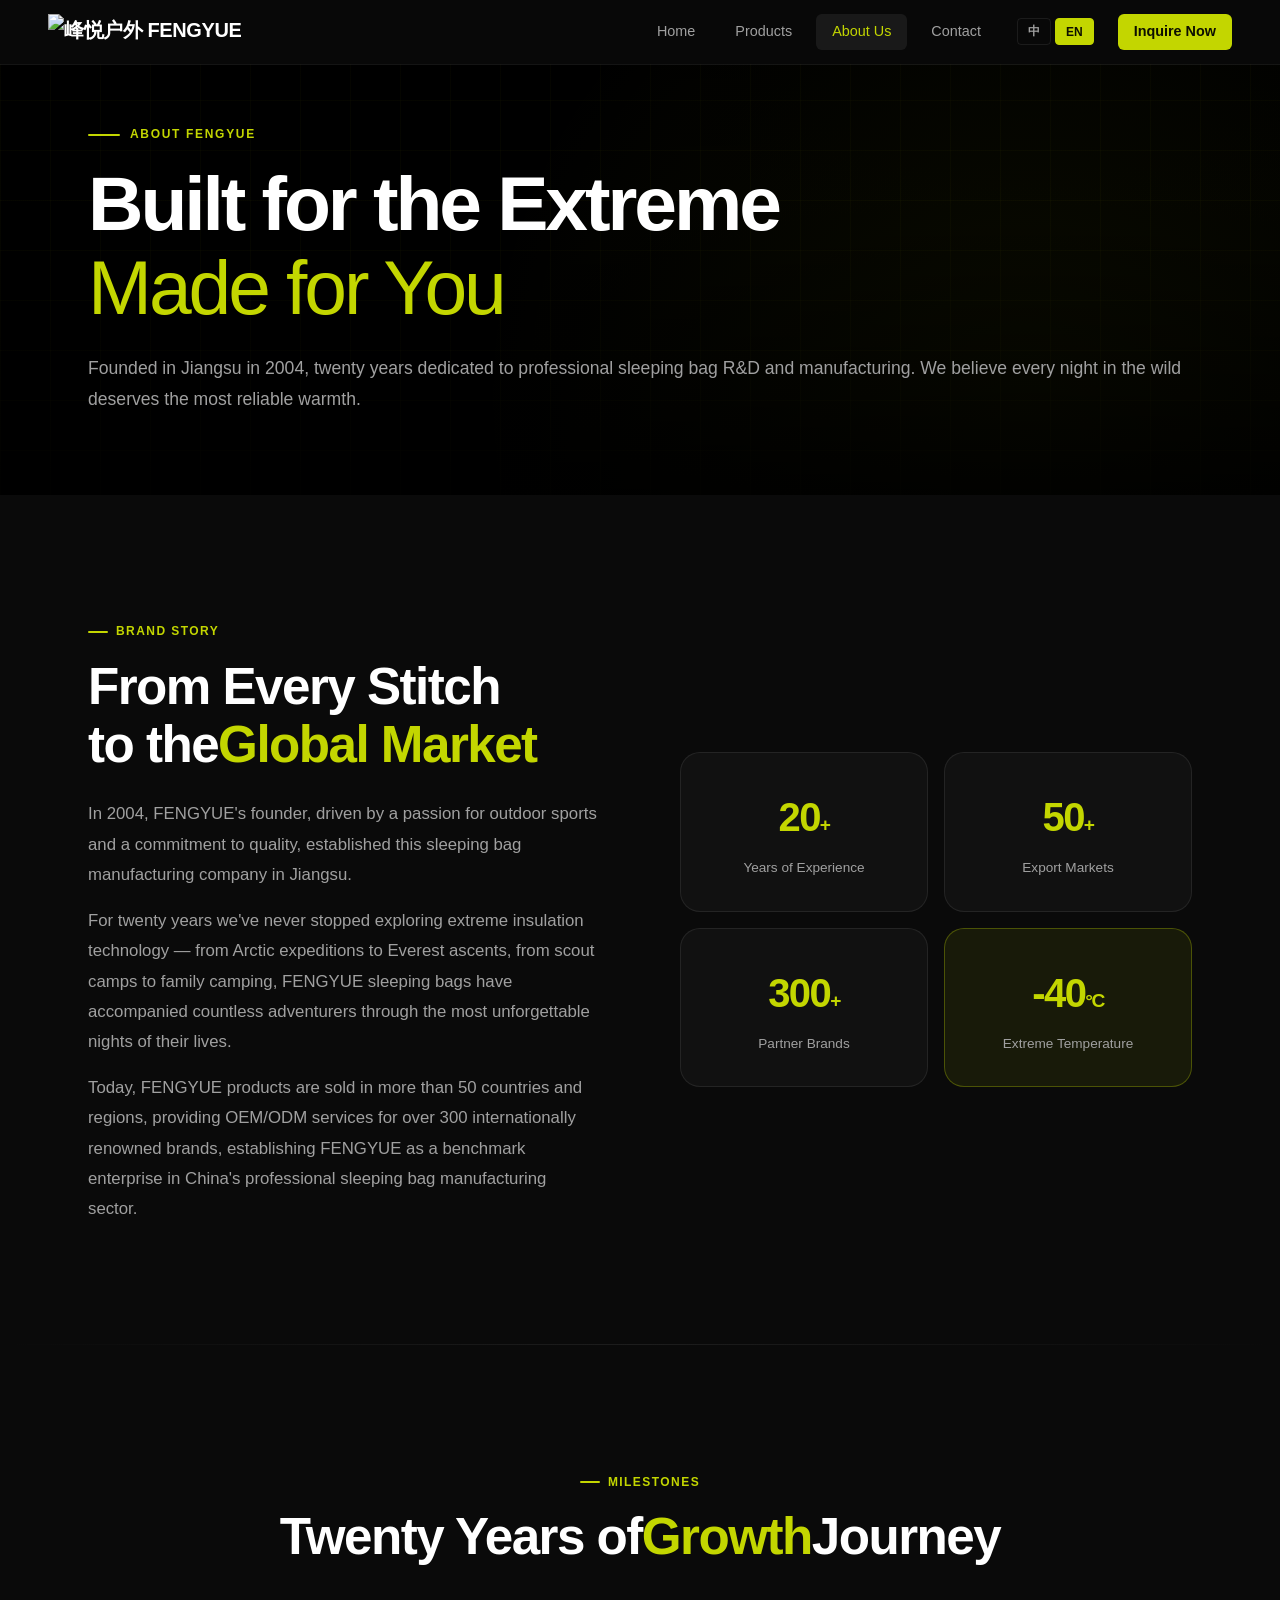
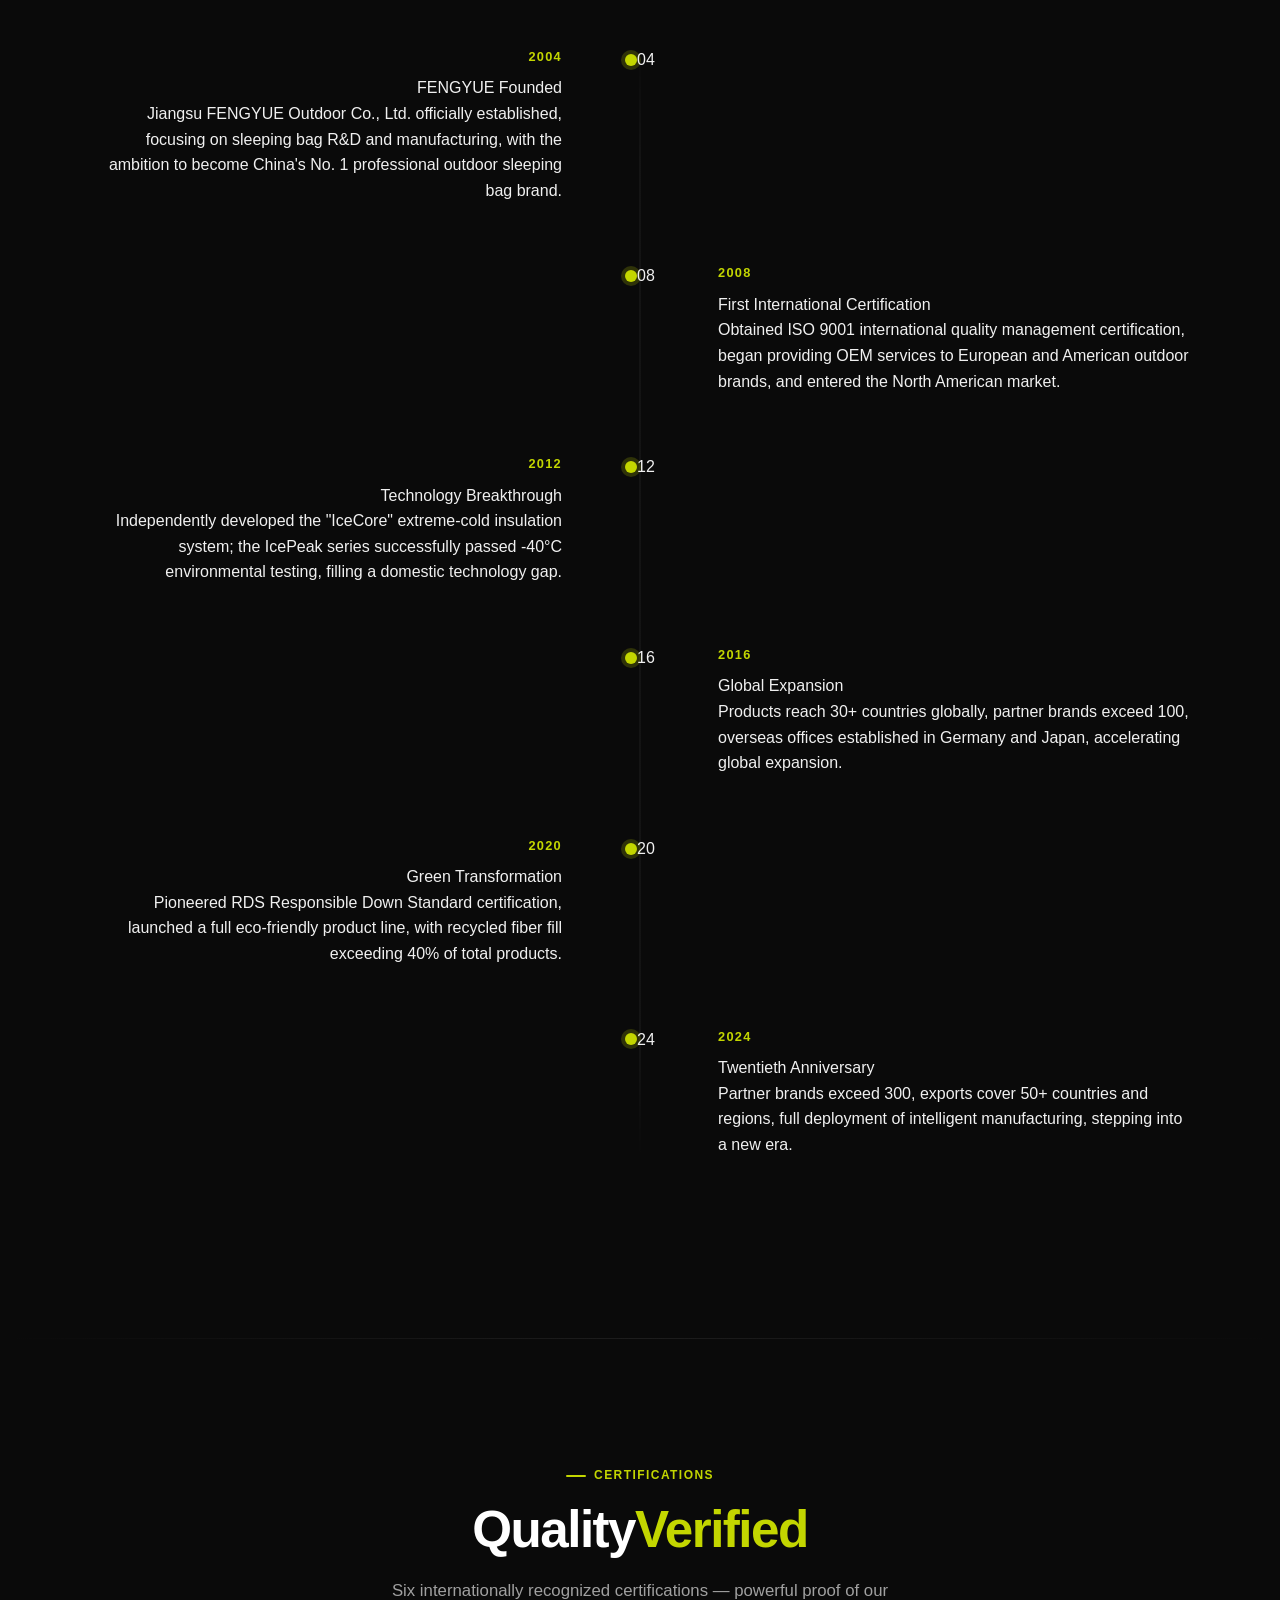
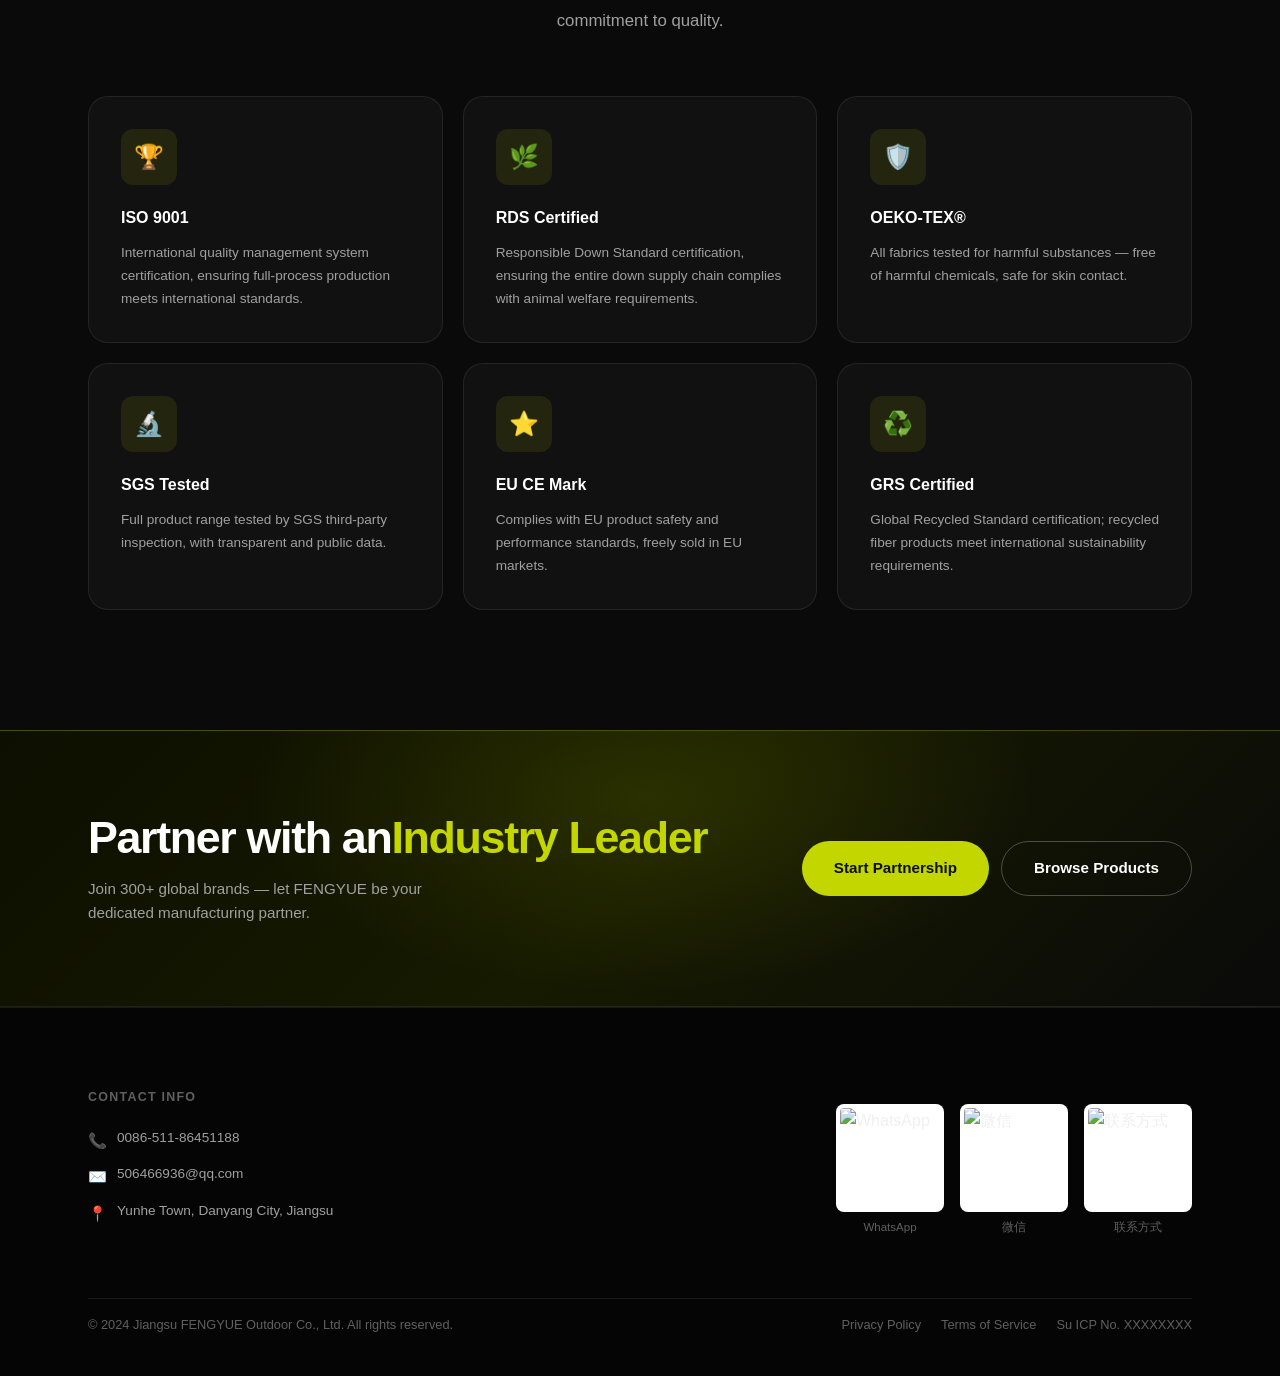
==== about.html @ eb73061a "feat: 初始化项目，提交当前所有文件" ====
<!DOCTYPE html>
<html lang="zh-CN" dir="ltr" data-title-key="page_title_about">
<head>
  <meta charset="UTF-8">
  <meta name="viewport" content="width=device-width, initial-scale=1.0">
  <title>关于我们 · 峰悦户外</title>
  <link rel="stylesheet" href="style.css">
</head>
<body>

  <!-- ── 导航 ── -->
  <nav class="nav scrolled" id="nav">
    <a href="index.html" class="nav-logo">
      <img src="logo-small.png" alt="峰悦户外 FENGYUE" class="nav-logo-img">
    </a>
    <div class="nav-links">
      <a href="index.html" data-i18n="nav_home">首页</a>
      <a href="products.html" data-i18n="nav_products">产品中心</a>
      <a href="about.html" class="active" data-i18n="nav_about">关于我们</a>
      <a href="contact.html" data-i18n="nav_contact">联系我们</a>
      <div class="lang-switcher">
        <button class="lang-btn active" data-lang="zh" onclick="switchLang('zh')">中</button>
        <button class="lang-btn" data-lang="en" onclick="switchLang('en')">EN</button>
      </div>
      <a href="contact.html" class="nav-cta" data-i18n="nav_cta">立即咨询</a>
    </div>
    <div class="nav-toggle" id="navToggle">
      <span></span><span></span><span></span>
    </div>
  </nav>
  <div class="nav-mobile" id="navMobile">
    <a href="index.html" data-i18n="nav_home">首页</a>
    <a href="products.html" data-i18n="nav_products">产品中心</a>
    <a href="about.html" class="active" data-i18n="nav_about">关于我们</a>
    <a href="contact.html" data-i18n="nav_contact">联系我们</a>
    <div class="lang-switcher lang-switcher-mobile">
      <button class="lang-btn active" data-lang="zh" onclick="switchLang('zh')">中</button>
      <button class="lang-btn" data-lang="en" onclick="switchLang('en')">EN</button>
    </div>
  </div>

  <!-- ── 页面英雄区 ── -->
  <section class="page-hero">
    <div class="container">
      <div class="page-hero-content">
        <div class="page-hero-eyebrow" data-i18n="about_eyebrow">关于峰悦</div>
        <h1 class="page-hero-title"><span data-i18n="about_h1_a">为极限而生</span><br><span class="hl" data-i18n="about_h1_b">为你而造</span></h1>
        <p class="page-hero-desc" data-i18n="about_desc">
          2004年创立于江苏，二十年来专注专业睡袋的研发与制造。
          我们相信，每一次野外的夜晚，都值得拥有最可靠的温暖。
        </p>
      </div>
    </div>
  </section>

  <!-- ── 品牌故事 ── -->
  <section class="section">
    <div class="container">
      <div style="display:grid;grid-template-columns:1fr 1fr;gap:80px;align-items:center">
        <div class="fade-in">
          <div class="section-label" data-i18n="brand_label">品牌故事</div>
          <h2 class="section-title"><span data-i18n="brand_h2_a">从一针一线</span><br><span data-i18n="brand_h2_b">到</span><span class="hl" data-i18n="brand_h2_hl">全球市场</span></h2>
          <p class="section-desc" style="margin-top:24px" data-i18n="brand_p1">
            2004年，峰悦的创始人带着对户外运动的热爱和对品质的执着，
            在江苏创立了这家专注睡袋制造的企业。
          </p>
          <p class="section-desc" style="margin-top:16px" data-i18n="brand_p2">
            二十年来，我们从未停止对极限保暖技术的探索——
            从北极科考到珠峰攀登，从童军夏令营到家庭露营，
            峰悦的睡袋陪伴着无数探险者度过了人生中最难忘的夜晚。
          </p>
          <p class="section-desc" style="margin-top:16px" data-i18n="brand_p3">
            今天，峰悦的产品销往全球50多个国家和地区，
            并为300多个国际知名品牌提供OEM/ODM服务，
            成为中国专业睡袋制造领域的标杆企业。
          </p>
        </div>
        <div class="fade-in fade-in-delay-1">
          <div style="display:grid;grid-template-columns:1fr 1fr;gap:16px">
            <div style="background:var(--bg-card);border:1px solid var(--border);border-radius:var(--radius-lg);padding:32px;text-align:center">
              <div style="font-size:2.5rem;font-weight:800;color:var(--primary);letter-spacing:-.04em">20<span style="font-size:1.2rem">+</span></div>
              <div style="font-size:.85rem;color:var(--text2);margin-top:8px" data-i18n="about_stat_years">年制造经验</div>
            </div>
            <div style="background:var(--bg-card);border:1px solid var(--border);border-radius:var(--radius-lg);padding:32px;text-align:center">
              <div style="font-size:2.5rem;font-weight:800;color:var(--primary);letter-spacing:-.04em">50<span style="font-size:1.2rem">+</span></div>
              <div style="font-size:.85rem;color:var(--text2);margin-top:8px" data-i18n="about_stat_export">出口国家和地区</div>
            </div>
            <div style="background:var(--bg-card);border:1px solid var(--border);border-radius:var(--radius-lg);padding:32px;text-align:center">
              <div style="font-size:2.5rem;font-weight:800;color:var(--primary);letter-spacing:-.04em">300<span style="font-size:1.2rem">+</span></div>
              <div style="font-size:.85rem;color:var(--text2);margin-top:8px" data-i18n="about_stat_brands">合作品牌</div>
            </div>
            <div style="background:rgba(195,214,0,.08);border:1px solid var(--border-hl);border-radius:var(--radius-lg);padding:32px;text-align:center">
              <div style="font-size:2.5rem;font-weight:800;color:var(--primary);letter-spacing:-.04em">-40<span style="font-size:1.2rem">°C</span></div>
              <div style="font-size:.85rem;color:var(--text2);margin-top:8px" data-i18n="about_stat_temp">极限适温</div>
            </div>
          </div>
        </div>
      </div>
    </div>
  </section>

  <div class="divider"></div>

  <!-- ── 发展历程 ── -->
  <section class="section">
    <div class="container">
      <div class="text-center fade-in">
        <div class="section-label" data-i18n="timeline_label">发展历程</div>
        <h2 class="section-title"><span data-i18n="timeline_title_a">二十年</span><span class="hl" data-i18n="timeline_title_hl">成长</span><span data-i18n="timeline_title_b">足迹</span></h2>
      </div>
      <div class="timeline">

        <div class="timeline-item fade-in">
          <div class="timeline-content">
            <div class="timeline-year">2004</div>
            <div class="timeline-heading" data-i18n="tl2004_h">峰悦成立</div>
            <div class="timeline-body" data-i18n="tl2004_b">江苏峰悦户外用品有限公司正式成立，专注睡袋研发与制造，立志打造中国专业户外睡袋第一品牌。</div>
          </div>
          <div class="timeline-dot">04</div>
          <div class="timeline-space"></div>
        </div>

        <div class="timeline-item fade-in">
          <div class="timeline-space"></div>
          <div class="timeline-dot">08</div>
          <div class="timeline-content">
            <div class="timeline-year">2008</div>
            <div class="timeline-heading" data-i18n="tl2008_h">首获国际认证</div>
            <div class="timeline-body" data-i18n="tl2008_b">通过 ISO 9001 国际质量管理体系认证，开始向欧美户外品牌提供 OEM 代工服务，产品进入北美市场。</div>
          </div>
        </div>

        <div class="timeline-item fade-in">
          <div class="timeline-content">
            <div class="timeline-year">2012</div>
            <div class="timeline-heading" data-i18n="tl2012_h">技术突破</div>
            <div class="timeline-body" data-i18n="tl2012_b">自主研发"冰芯"极寒保暖体系，冰峰系列睡袋成功通过-40°C环境测试，填补国内技术空白。</div>
          </div>
          <div class="timeline-dot">12</div>
          <div class="timeline-space"></div>
        </div>

        <div class="timeline-item fade-in">
          <div class="timeline-space"></div>
          <div class="timeline-dot">16</div>
          <div class="timeline-content">
            <div class="timeline-year">2016</div>
            <div class="timeline-heading" data-i18n="tl2016_h">全球扩张</div>
            <div class="timeline-body" data-i18n="tl2016_b">产品覆盖全球30多个国家，合作品牌突破100家，在德国、日本设立海外办事处，全球化布局加速。</div>
          </div>
        </div>

        <div class="timeline-item fade-in">
          <div class="timeline-content">
            <div class="timeline-year">2020</div>
            <div class="timeline-heading" data-i18n="tl2020_h">绿色转型</div>
            <div class="timeline-body" data-i18n="tl2020_b">率先获得 RDS 负责任羽绒标准认证，推出全系列环保产品线，可再生纤维填充占比超40%。</div>
          </div>
          <div class="timeline-dot">20</div>
          <div class="timeline-space"></div>
        </div>

        <div class="timeline-item fade-in">
          <div class="timeline-space"></div>
          <div class="timeline-dot">24</div>
          <div class="timeline-content">
            <div class="timeline-year">2024</div>
            <div class="timeline-heading" data-i18n="tl2024_h">二十周年</div>
            <div class="timeline-body" data-i18n="tl2024_b">合作品牌突破300家，出口覆盖50余个国家和地区，全面布局智能化生产，迈向新的二十年。</div>
          </div>
        </div>

      </div>
    </div>
  </section>

  <div class="divider"></div>

  <!-- ── 资质认证 ── -->
  <section class="section">
    <div class="container">
      <div class="text-center fade-in">
        <div class="section-label" data-i18n="certs_label">资质认证</div>
        <h2 class="section-title"><span data-i18n="certs_title_a">品质</span><span class="hl" data-i18n="certs_title_hl">有据可查</span></h2>
        <p class="section-desc" style="margin-top:16px" data-i18n="certs_desc">六项国际权威认证，是我们对品质承诺的有力证明</p>
      </div>
      <div class="certs-grid">
        <div class="cert-card fade-in">
          <div class="cert-icon">🏆</div>
          <div>
            <div class="cert-title" data-i18n="cert1_title">ISO 9001</div>
            <div class="cert-desc" data-i18n="cert1_desc">国际质量管理体系认证，确保全流程生产标准符合国际规范。</div>
          </div>
        </div>
        <div class="cert-card fade-in fade-in-delay-1">
          <div class="cert-icon">🌿</div>
          <div>
            <div class="cert-title" data-i18n="cert2_title">RDS 认证</div>
            <div class="cert-desc" data-i18n="cert2_desc">负责任羽绒标准认证，保障羽绒原料全链路符合动物福利要求。</div>
          </div>
        </div>
        <div class="cert-card fade-in fade-in-delay-2">
          <div class="cert-icon">🛡️</div>
          <div>
            <div class="cert-title" data-i18n="cert3_title">OEKO-TEX®</div>
            <div class="cert-desc" data-i18n="cert3_desc">全系面料通过有害物质检测，无有害物质，安全触肤有保障。</div>
          </div>
        </div>
        <div class="cert-card fade-in fade-in-delay-1">
          <div class="cert-icon">🔬</div>
          <div>
            <div class="cert-title" data-i18n="cert4_title">SGS 检测</div>
            <div class="cert-desc" data-i18n="cert4_desc">全产品系列通过SGS第三方检测机构检测，数据公开透明。</div>
          </div>
        </div>
        <div class="cert-card fade-in fade-in-delay-2">
          <div class="cert-icon">⭐</div>
          <div>
            <div class="cert-title" data-i18n="cert5_title">欧盟 CE 认证</div>
            <div class="cert-desc" data-i18n="cert5_desc">符合欧盟产品安全与性能标准，可在欧盟市场自由销售流通。</div>
          </div>
        </div>
        <div class="cert-card fade-in fade-in-delay-3">
          <div class="cert-icon">♻️</div>
          <div>
            <div class="cert-title" data-i18n="cert6_title">GRS 认证</div>
            <div class="cert-desc" data-i18n="cert6_desc">全球再生标准认证，再生纤维产品符合国际可持续发展要求。</div>
          </div>
        </div>
      </div>
    </div>
  </section>

  <!-- ── CTA ── -->
  <section class="cta-section section-sm">
    <div class="container">
      <div class="cta-inner">
        <div>
          <h2 class="cta-title"><span data-i18n="about_cta_title">与</span><span class="hl" data-i18n="about_cta_hl">行业标杆</span><span data-i18n="about_cta_suf">合作</span></h2>
          <p class="cta-desc" data-i18n="about_cta_desc">加入全球300+品牌的选择，让峰悦成为您的专属制造伙伴。</p>
        </div>
        <div class="cta-actions">
          <a href="contact.html" class="btn btn-primary" data-i18n="about_cta_start">开始合作</a>
          <a href="products.html" class="btn btn-outline" data-i18n="about_cta_browse">浏览产品</a>
        </div>
      </div>
    </div>
  </section>

  <!-- ── 页脚 ── -->
  <footer class="footer">
    <div class="container">
      <!-- 页脚网格：联系方式 | 二维码 -->
      <div class="footer-grid">
        <div class="footer-col">
          <h4 data-i18n="footer_contact_h">联系方式</h4>
          <div class="footer-contact-item">
            <span class="ico">📞</span>
            <span>0086-511-86451188</span>
          </div>
          <div class="footer-contact-item">
            <span class="ico">✉️</span>
            <span>506466936@qq.com</span>
          </div>
          <div class="footer-contact-item">
            <span class="ico">📍</span>
            <span data-i18n="footer_address">江苏省丹阳市运河镇</span>
          </div>
        </div>
        <div class="footer-brand">
          <div class="footer-qr">
            <div class="footer-qr-item">
              <img src="contacts/whatsapp.png" alt="WhatsApp">
              <span>WhatsApp</span>
            </div>
            <div class="footer-qr-item">
              <img src="contacts/wechat.png" alt="微信">
              <span>微信</span>
            </div>
            <div class="footer-qr-item">
              <img src="contacts/contact.png" alt="联系方式">
              <span>联系方式</span>
            </div>
          </div>
        </div>
      </div>
      <!-- 全宽底栏：版权 + 隐私政策 -->
      <div class="footer-bottom">
        <p class="footer-copy" data-i18n="footer_copy">© 2024 江苏峰悦户外用品有限公司 版权所有</p>
        <div class="footer-legal">
          <a href="#" data-i18n="footer_privacy">隐私政策</a>
          <a href="#" data-i18n="footer_terms">服务条款</a>
          <a href="#" data-i18n="footer_icp">苏ICP备XXXXXXXX号</a>
        </div>
      </div>
    </div>
  </footer>

  <script src="i18n.js"></script>
  <script src="main.js"></script>
</body>
</html>
---- style.css ----
/* ============================================================
   峰悦户外 · 全站样式  —  小米汽车风格重构版
   ============================================================ */

/* ── 设计规范变量 ── */
:root {
  --primary:     #C3D600;   /* 荧光黄绿 · 品牌主色 */
  --primary-d:   #9AAA00;
  --primary-l:   #D9EA4D;
  --primary-glow:rgba(195,214,0,.35);
  --primary-on:  #0D0F00;   /* 主色背景上的文字 */

  --bg:          #0A0A0A;   /* 页面背景 · 极深黑 */
  --bg-card:     #111111;   /* 卡片背景 */
  --bg-card2:    #181818;   /* 卡片背景备用 */
  --bg-glass:    rgba(255,255,255,.04);   /* 毛玻璃底色 */
  --border:      rgba(255,255,255,.08);
  --border-hl:   rgba(195,214,0,.3);

  --text:        #F0F0F0;
  --text2:       #A0A0A0;
  --text3:       #606060;
  --white:       #FFFFFF;

  --nav-h:       64px;
  --radius:      12px;
  --radius-lg:   20px;
  --transition:  .35s cubic-bezier(.4,0,.2,1);
}

/* ── Reset ── */
*, *::before, *::after { box-sizing: border-box; margin: 0; padding: 0; }
html { scroll-behavior: smooth; font-size: 16px; }
body {
  font-family: -apple-system, 'PingFang SC', 'Helvetica Neue', Arial, sans-serif;
  background: var(--bg);
  color: var(--text);
  line-height: 1.6;
  overflow-x: hidden;
}
a { text-decoration: none; color: inherit; }
img { display: block; max-width: 100%; }
ul, ol { list-style: none; }

/* ── 滚动条 ── */
::-webkit-scrollbar { width: 4px; }
::-webkit-scrollbar-track { background: transparent; }
::-webkit-scrollbar-thumb { background: var(--primary); border-radius: 2px; }

/* ============================================================
   导航
   ============================================================ */
.nav {
  position: fixed;
  top: 0; left: 0; right: 0;
  z-index: 1000;
  height: var(--nav-h);
  display: flex;
  align-items: center;
  padding: 0 48px;
  transition: background var(--transition), box-shadow var(--transition), backdrop-filter var(--transition);
}
.nav.scrolled {
  background: rgba(10,10,10,.85);
  backdrop-filter: blur(20px) saturate(180%);
  -webkit-backdrop-filter: blur(20px) saturate(180%);
  box-shadow: 0 1px 0 var(--border);
}
.nav-logo {
  font-size: 1.25rem;
  font-weight: 700;
  letter-spacing: -.02em;
  color: var(--white);
  display: flex;
  align-items: center;
  gap: 10px;
}
.nav-logo span.accent { color: var(--primary); }
.nav-logo-img {
  height: 36px;
  width: auto;
  display: block;
  object-fit: contain;
}
.nav-logo .logo-mark {
  width: 34px; height: 34px;
  background: var(--primary);
  border-radius: 6px;
  display: flex; align-items: center; justify-content: center;
  font-size: .85rem;
  font-weight: 800;
  color: var(--primary-on);
  letter-spacing: 0;
  flex-shrink: 0;
}
/* 英雄区 eyebrow logo */
.hero-logo-img {
  height: 80px;
  width: auto;
  object-fit: contain;
  display: block;
  filter: brightness(0) invert(1);
}
/* 页脚 logo 图片 */
.footer-logo-img {
  height: 40px;
  width: auto;
  display: block;
  object-fit: contain;
  margin-bottom: 4px;
}
.nav-links {
  display: flex;
  align-items: center;
  gap: 8px;
  margin-left: auto;
}
.nav-links a {
  padding: 6px 16px;
  font-size: .9rem;
  color: var(--text2);
  border-radius: 6px;
  transition: color var(--transition), background var(--transition);
}
.nav-links a:hover, .nav-links a.active {
  color: var(--white);
  background: rgba(255,255,255,.07);
}
.nav-links a.active { color: var(--primary); }
.nav-cta {
  margin-left: 16px;
  padding: 8px 22px;
  background: var(--primary);
  color: var(--primary-on) !important;
  border-radius: 999px;
  font-weight: 600;
  font-size: .875rem;
  transition: background var(--transition), transform var(--transition), box-shadow var(--transition) !important;
}
.nav-cta:hover {
  background: var(--primary-l) !important;
  transform: translateY(-1px);
  box-shadow: 0 4px 20px var(--primary-glow) !important;
}

/* ── 语言切换 ── */
.lang-switcher {
  display: flex;
  gap: 4px;
  margin-left: 12px;
}
.lang-btn {
  padding: 4px 10px;
  border: 1px solid var(--border);
  background: transparent;
  color: var(--text2);
  font-size: .75rem;
  font-weight: 600;
  border-radius: 4px;
  cursor: pointer;
  transition: all var(--transition);
}
.lang-btn:hover {
  border-color: var(--primary);
  color: var(--primary);
}
.lang-btn.active {
  background: var(--primary);
  border-color: var(--primary);
  color: var(--primary-on);
}
.lang-switcher-mobile {
  margin: 12px 16px 0;
}

/* ── 汉堡 ── */
.nav-toggle {
  display: none;
  flex-direction: column;
  gap: 5px;
  cursor: pointer;
  margin-left: auto;
  padding: 4px;
}
.nav-toggle span {
  display: block;
  width: 24px; height: 2px;
  background: var(--text);
  border-radius: 2px;
  transition: var(--transition);
}
.nav-toggle.open span:nth-child(1) { transform: translateY(7px) rotate(45deg); }
.nav-toggle.open span:nth-child(2) { opacity: 0; }
.nav-toggle.open span:nth-child(3) { transform: translateY(-7px) rotate(-45deg); }

/* ── 移动端菜单 ── */
.nav-mobile {
  display: none;
  position: fixed;
  top: var(--nav-h); left: 0; right: 0;
  background: rgba(10,10,10,.95);
  backdrop-filter: blur(20px);
  -webkit-backdrop-filter: blur(20px);
  border-bottom: 1px solid var(--border);
  padding: 16px 24px 24px;
  z-index: 999;
}
.nav-mobile.open { display: block; }
.nav-mobile a {
  display: block;
  padding: 14px 16px;
  font-size: 1rem;
  color: var(--text2);
  border-radius: 8px;
  transition: var(--transition);
}
.nav-mobile a:hover, .nav-mobile a.active {
  color: var(--primary);
  background: rgba(195,214,0,.07);
}

/* ============================================================
   通用区块
   ============================================================ */
.section { padding: 120px 0; }
.section-sm { padding: 80px 0; }
.container { max-width: 1200px; margin: 0 auto; padding: 0 48px; }
.container-wide { max-width: 1400px; margin: 0 auto; padding: 0 48px; }

.section-label {
  display: inline-flex;
  align-items: center;
  gap: 8px;
  font-size: .75rem;
  font-weight: 600;
  letter-spacing: .12em;
  text-transform: uppercase;
  color: var(--primary);
  margin-bottom: 16px;
}
.section-label::before {
  content: '';
  display: block;
  width: 20px; height: 2px;
  background: var(--primary);
  border-radius: 1px;
}
.section-title {
  font-size: clamp(2rem, 4vw, 3.5rem);
  font-weight: 700;
  letter-spacing: -.03em;
  line-height: 1.15;
  color: var(--white);
}
.section-title .hl { color: var(--primary); }
.section-desc {
  font-size: 1.05rem;
  color: var(--text2);
  line-height: 1.8;
  max-width: 560px;
}
.text-center { text-align: center; }
.text-center .section-desc { margin: 0 auto; }
.text-center .section-label { margin-left: auto; margin-right: auto; }

/* ── 分隔线 ── */
.divider {
  width: 100%;
  height: 1px;
  background: linear-gradient(90deg, transparent, var(--border), transparent);
}

/* ============================================================
   按钮
   ============================================================ */
.btn {
  display: inline-flex;
  align-items: center;
  gap: 8px;
  padding: 14px 32px;
  border-radius: 999px;
  font-size: .95rem;
  font-weight: 600;
  cursor: pointer;
  transition: var(--transition);
  border: none;
  text-align: center;
  white-space: nowrap;
}
.btn-primary {
  background: var(--primary);
  color: var(--primary-on);
}
/* ── 探索产品按钮悬停呼吸动画 ── */
@keyframes btn-flash {
  0%, 100% {
    box-shadow: 0 8px 24px rgba(195,214,0,.15), 0 0 0 0 rgba(195,214,0,0);
    transform: translateY(-2px);
  }
  30%, 70% {
    box-shadow: 0 8px 48px rgba(195,214,0,.5), 0 0 32px 8px rgba(195,214,0,.2);
    transform: translateY(-4px) scale(1.02);
  }
}

.hero .btn-primary {
  animation: btn-flash 2.4s cubic-bezier(0.4, 0, 0.6, 1) infinite;
}

.hero .btn-primary:hover {
  animation: btn-flash 2.4s cubic-bezier(0.4, 0, 0.6, 1) infinite;
  animation-play-state: paused;
  box-shadow: 0 8px 40px rgba(195,214,0,.45), 0 0 24px 8px rgba(195,214,0,.25);
  transform: translateY(-2px);
}

.btn-primary:hover {
  background: var(--primary-l);
  transform: translateY(-2px);
  box-shadow: 0 8px 32px var(--primary-glow);
}
.btn-outline {
  background: transparent;
  color: var(--white);
  border: 1px solid rgba(255,255,255,.25);
}
.btn-outline:hover {
  background: rgba(255,255,255,.07);
  border-color: rgba(255,255,255,.5);
  transform: translateY(-2px);
}
.btn-ghost {
  background: transparent;
  color: var(--text2);
  padding: 10px 20px;
  font-size: .875rem;
}
.btn-ghost:hover { color: var(--white); }
.btn svg { width: 18px; height: 18px; flex-shrink: 0; }

/* ============================================================
   英雄区 · 首页
   ============================================================ */
.hero {
  min-height: calc(85vh - 180px);
  display: flex;
  align-items: center;
  justify-content: center;
  position: relative;
  overflow: hidden;
  background: #000;
}

/* 轮播 */
.hero-slides {
  position: absolute;
  top:0; left:0; right:0; bottom:0;
  z-index: 0;
}
.hero-slide {
  position: absolute;
  top:0; left:0; right:0; bottom:0;
  background-size: cover;
  background-position: center;
  background-repeat: no-repeat;
  opacity: 0;
  transition: opacity 1.5s ease-in-out;
}
.hero-slide.active {
  opacity: 1;
}
.hero-overlay {
  position: absolute;
  top:0; left:0; right:0; bottom:0;
  z-index: 1;
  background:
    linear-gradient(to bottom,
      rgba(10,10,10,.35) 0%,
      rgba(10,10,10,.1)  40%,
      rgba(10,10,10,.55) 80%,
      rgba(10,10,10,.95) 100%);
}
.hero-dots {
  position: absolute;
  bottom: 20px;
  left: 50%;
  transform: translateX(-50%);
  z-index: 10;
  display: flex;
  gap: 8px;
}
.hero-dot {
  width: 8px;
  height: 8px;
  border-radius: 50%;
  background: rgba(255,255,255,.3);
  cursor: pointer;
  transition: all .3s;
}
.hero-dot.active {
  background: var(--primary);
  transform: scale(1.2);
}

.hero-content {
  position: relative;
  z-index: 5;
  text-align: center;
  max-width: 900px;
  padding: 0 24px;
}
.hero-eyebrow {
  display: inline-flex;
  align-items: center;
  background: transparent;
  border: none;
  padding: 0;
  margin-bottom: 32px;
}
.hero-eyebrow span.dot {
  width: 6px; height: 6px;
  background: var(--primary);
  border-radius: 50%;
  animation: pulse 2s infinite;
}
@keyframes pulse {
  0%,100% { opacity: 1; transform: scale(1); }
  50%      { opacity: .5; transform: scale(.7); }
}
.hero-title {
  font-size: clamp(3rem, 8vw, 7rem);
  font-weight: 800;
  letter-spacing: -.04em;
  line-height: 1.05;
  color: var(--white);
  margin-bottom: 24px;
}
.hero-title .line2 {
  display: block;
  background: linear-gradient(135deg, var(--primary), var(--primary-l));
  -webkit-background-clip: text;
  -webkit-text-fill-color: transparent;
  background-clip: text;
}
/* slogan 图片替换标题 */
.hero-slogan-img {
  display: block;
  width: min(680px, 90vw);
  height: auto;
  margin: 0 auto 28px;
  filter: brightness(0) invert(1);
}
.hero-subtitle {
  font-size: clamp(1rem, 2vw, 1.25rem);
  color: var(--text2);
  line-height: 1.7;
  max-width: 600px;
  margin: 0 auto 48px;
}
.hero-subtitle-green { color: var(--primary); }
.hero-actions {
  display: flex;
  align-items: center;
  justify-content: center;
  gap: 16px;
  flex-wrap: wrap;
}

/* ── 统计数字横幅 ── */
.hero-stats {
  position: absolute;
  bottom: 0; left: 0; right: 0;
  border-top: 1px solid var(--border);
  background: rgba(10,10,10,.7);
  backdrop-filter: blur(12px);
  -webkit-backdrop-filter: blur(12px);
  display: grid;
  grid-template-columns: repeat(4, 1fr);
  z-index: 3;
}
.hero-stat {
  padding: 28px;
  text-align: center;
  border-right: 1px solid var(--border);
  transition: background var(--transition);
}
.hero-stat:last-child { border-right: none; }
.hero-stat:hover { background: rgba(195,214,0,.04); }
.hero-stat .num {
  font-size: 2.25rem;
  font-weight: 800;
  letter-spacing: -.04em;
  color: var(--white);
  line-height: 1;
}
.hero-stat .num .unit {
  font-size: 1.1rem;
  font-weight: 600;
  color: var(--primary);
  vertical-align: super;
}
.hero-stat .label {
  font-size: .8rem;
  color: var(--text3);
  margin-top: 6px;
  letter-spacing: .04em;
}

/* ============================================================
   优势特性区
   ============================================================ */
.features-grid {
  display: grid;
  grid-template-columns: repeat(4, 1fr);
  gap: 1px;
  background: var(--border);
  border: 1px solid var(--border);
  border-radius: var(--radius-lg);
  overflow: hidden;
  margin-top: 64px;
}
.feature-item {
  background: var(--bg-card);
  padding: 40px 32px;
  transition: background var(--transition);
  position: relative;
  overflow: hidden;
}
.feature-item::after {
  content: '';
  position: absolute;
  bottom: 0; left: 0; right: 0;
  height: 3px;
  background: linear-gradient(90deg, var(--primary), var(--primary-l));
  transform: scaleX(0);
  transform-origin: left;
  transition: transform .4s cubic-bezier(.4,0,.2,1);
}
.feature-item:hover { background: var(--bg-card2); }
.feature-item:hover::after { transform: scaleX(1); }
.feature-icon {
  width: 48px; height: 48px;
  background: rgba(195,214,0,.12);
  border-radius: 12px;
  display: flex; align-items: center; justify-content: center;
  margin-bottom: 24px;
  font-size: 1.4rem;
  transition: var(--transition);
}
.feature-item:hover .feature-icon {
  background: rgba(195,214,0,.2);
  box-shadow: 0 0 20px var(--primary-glow);
}
.feature-title {
  font-size: 1.05rem;
  font-weight: 700;
  color: var(--white);
  margin-bottom: 10px;
}
.feature-desc {
  font-size: .875rem;
  color: var(--text2);
  line-height: 1.7;
}

/* ============================================================
   产品展示区（首页预览）
   ============================================================ */
.products-preview-grid {
  display: grid;
  grid-template-columns: repeat(3, 1fr);
  gap: 20px;
  margin-top: 64px;
}
.product-card-preview {
  background: var(--bg-card);
  border-radius: var(--radius-lg);
  overflow: hidden;
  border: 1px solid var(--border);
  transition: transform var(--transition), border-color var(--transition), box-shadow var(--transition);
  cursor: pointer;
}
.product-card-preview:hover {
  transform: translateY(-6px);
  border-color: var(--border-hl);
  box-shadow: 0 20px 60px rgba(0,0,0,.5), 0 0 0 1px var(--border-hl);
}
.product-card-img {
  aspect-ratio: 4/3;
  display: flex;
  align-items: center;
  justify-content: center;
  font-size: 4rem;
  position: relative;
  overflow: hidden;
}
.product-card-img::after {
  content: '';
  position: absolute;
  top:0; left:0; right:0; bottom:0;
  background: linear-gradient(to bottom, transparent 50%, rgba(0,0,0,.6));
}
.product-card-body {
  padding: 24px;
}
.product-tag {
  display: inline-block;
  padding: 3px 10px;
  background: rgba(195,214,0,.12);
  border: 1px solid rgba(195,214,0,.25);
  color: var(--primary);
  font-size: .72rem;
  font-weight: 600;
  letter-spacing: .06em;
  text-transform: uppercase;
  border-radius: 4px;
  margin-bottom: 10px;
}
.product-card-name {
  font-size: 1.1rem;
  font-weight: 700;
  color: var(--white);
  margin-bottom: 6px;
}
.product-card-desc {
  font-size: .85rem;
  color: var(--text2);
  margin-bottom: 16px;
  line-height: 1.6;
}
.product-card-foot {
  display: flex;
  align-items: center;
  justify-content: space-between;
  padding-top: 16px;
  border-top: 1px solid var(--border);
}
.product-price {
  font-size: .85rem;
  color: var(--text2);
}
.product-price strong {
  font-size: 1.15rem;
  font-weight: 700;
  color: var(--primary);
  margin-right: 2px;
}
.product-link {
  font-size: .8rem;
  color: var(--primary);
  display: flex;
  align-items: center;
  gap: 4px;
  transition: gap var(--transition);
}
.product-link:hover { gap: 8px; }

/* ============================================================
   数字统计横幅
   ============================================================ */
.stats-band {
  background: var(--bg-card);
  border-top: 1px solid var(--border);
  border-bottom: 1px solid var(--border);
}
.stats-inner {
  display: grid;
  grid-template-columns: repeat(4, 1fr);
  gap: 0;
}
.stat-item {
  padding: 60px 40px;
  text-align: center;
  border-right: 1px solid var(--border);
  position: relative;
  overflow: hidden;
}
.stat-item::before {
  content: '';
  position: absolute;
  top: 0; left: 0; right: 0;
  height: 3px;
  background: linear-gradient(90deg, transparent, var(--primary), transparent);
  opacity: 0;
  transition: opacity .4s;
}
.stat-item:hover::before { opacity: 1; }
.stat-item:last-child { border-right: none; }
.stat-num {
  font-size: 3.5rem;
  font-weight: 800;
  letter-spacing: -.05em;
  color: var(--white);
  line-height: 1;
  margin-bottom: 12px;
}
.stat-num .suf {
  font-size: 1.8rem;
  color: var(--primary);
  font-weight: 700;
}
.stat-label {
  font-size: .9rem;
  color: var(--text2);
}

/* ============================================================
   评价区
   ============================================================ */
.reviews-grid {
  display: grid;
  grid-template-columns: repeat(3, 1fr);
  gap: 20px;
  margin-top: 64px;
}
.review-card {
  background: var(--bg-card);
  border: 1px solid var(--border);
  border-radius: var(--radius-lg);
  padding: 32px;
  transition: border-color var(--transition), transform var(--transition);
}
.review-card:hover {
  border-color: var(--border-hl);
  transform: translateY(-4px);
}
.review-stars {
  display: flex;
  gap: 3px;
  margin-bottom: 16px;
  color: var(--primary);
  font-size: 1rem;
}
.review-text {
  font-size: .9rem;
  color: var(--text2);
  line-height: 1.8;
  margin-bottom: 20px;
}
.review-author {
  display: flex;
  align-items: center;
  gap: 12px;
}
.review-avatar {
  width: 40px; height: 40px;
  border-radius: 50%;
  background: linear-gradient(135deg, var(--primary), var(--primary-d));
  display: flex; align-items: center; justify-content: center;
  font-weight: 700;
  font-size: .95rem;
  color: var(--primary-on);
  flex-shrink: 0;
}
.review-name { font-size: .9rem; font-weight: 600; color: var(--white); }
.review-meta { font-size: .78rem; color: var(--text3); }

/* ============================================================
   CTA 区
   ============================================================ */
.cta-section {
  background: linear-gradient(135deg, #0D0F00 0%, #161A00 50%, #0A0A0A 100%);
  border-top: 1px solid var(--border-hl);
  border-bottom: 1px solid var(--border);
  position: relative;
  overflow: hidden;
}
.cta-section::before {
  content: '';
  position: absolute;
  top: -50%; left: 50%;
  transform: translateX(-50%);
  width: 800px; height: 400px;
  background: radial-gradient(ellipse, rgba(195,214,0,.12) 0%, transparent 70%);
}
.cta-inner {
  position: relative;
  z-index: 2;
  display: flex;
  align-items: center;
  justify-content: space-between;
  gap: 40px;
  flex-wrap: wrap;
}
.cta-title {
  font-size: clamp(1.8rem, 3.5vw, 2.8rem);
  font-weight: 800;
  letter-spacing: -.03em;
  line-height: 1.2;
  color: var(--white);
}
.cta-title .hl { color: var(--primary); }
.cta-desc { font-size: .95rem; color: var(--text2); margin-top: 12px; max-width: 400px; }
.cta-actions { display: flex; gap: 12px; flex-wrap: wrap; }

/* ============================================================
   页脚
   ============================================================ */
.footer {
  background: #050505;
  border-top: 1px solid var(--border);
  padding: 80px 0 40px;
}
/* ── 页脚网格：第1列（Logo+二维码）永不压缩 ── */
.footer-grid {
  display: grid;
  grid-template-columns: minmax(380px, auto) 1fr;
  gap: 40px;
  margin-bottom: 60px;
}
/* 英文状态：页脚居中 */
[lang="en"] .footer-grid {
  margin: 0 auto 60px;
  max-width: 1200px;
}
/* 二维码图片永远正方形 */
.footer-qr-item img {
  width: 108px;
  height: 108px;
  border-radius: 8px;
  object-fit: cover;
  background: #fff;
  padding: 4px;
  aspect-ratio: 1 / 1;
  flex-shrink: 0;
}
.footer-brand .brand-logo {
  display: flex;
  align-items: center;
  gap: 10px;
  font-size: 1.15rem;
  font-weight: 700;
  color: var(--white);
  margin-bottom: 16px;
}
.footer-brand .brand-logo .logo-mark {
  width: 30px; height: 30px;
  background: var(--primary);
  border-radius: 5px;
  display: flex; align-items: center; justify-content: center;
  font-size: .78rem;
  font-weight: 800;
  color: var(--primary-on);
}
.footer-brand .brand-logo span.accent { color: var(--primary); }
.footer-brand {
  display: flex;
  flex-direction: column;
  align-items: flex-end;
  gap: 20px;
}
.footer-tagline {
  font-size: .875rem;
  color: var(--text3);
  line-height: 1.7;
  margin-bottom: 24px;
}
.footer-qr {
  display: flex;
  gap: 16px;
  margin-top: 16px;
}
.footer-qr-item {
  display: flex;
  flex-direction: column;
  align-items: center;
  gap: 6px;
}
.footer-qr-item span {
  font-size: .72rem;
  color: var(--text3);
  white-space: nowrap;
}
.footer-social { display: flex; gap: 12px; }
.social-icon {
  width: 36px; height: 36px;
  background: var(--bg-glass);
  border: 1px solid var(--border);
  border-radius: 8px;
  display: flex; align-items: center; justify-content: center;
  font-size: .9rem;
  transition: var(--transition);
}
.social-icon:hover {
  background: rgba(195,214,0,.1);
  border-color: var(--border-hl);
}
.footer-col h4 {
  font-size: .78rem;
  font-weight: 600;
  letter-spacing: .1em;
  text-transform: uppercase;
  color: var(--text3);
  margin-bottom: 20px;
}
.footer-col ul { display: flex; flex-direction: column; gap: 10px; }
.footer-col ul li a {
  font-size: .875rem;
  color: var(--text2);
  transition: color var(--transition);
}
.footer-col ul li a:hover { color: var(--primary); }

/* ── 页脚产品系列：4列Grid表格布局（竖排：先列后行）── */
.footer-series-wrap {
  display: grid;
  grid-template-columns: repeat(4, 1fr);
  grid-template-rows: repeat(4, auto);
  grid-auto-flow: column;
  gap: 8px 24px;
}
.footer-series-wrap a {
  font-size: .82rem;
  color: var(--text2);
  transition: color var(--transition);
  white-space: nowrap;
  line-height: 1.8;
}
.footer-series-wrap a:hover { color: var(--primary); }
.footer-contact-item {
  display: flex;
  align-items: flex-start;
  gap: 10px;
  margin-bottom: 12px;
}
.footer-contact-item .ico { font-size: .95rem; margin-top: 2px; flex-shrink: 0; }
.footer-contact-item span { font-size: .85rem; color: var(--text2); line-height: 1.5; }
.footer-copy { font-size: .8rem; color: var(--text3); }
.footer-legal { display: flex; gap: 20px; }
.footer-bottom {
  border-top: 1px solid var(--border);
  padding-top: 16px;
  display: flex;
  justify-content: space-between;
  align-items: center;
  flex-wrap: wrap;
  gap: 12px;
}
.footer-copy { font-size: .8rem; color: var(--text3); }
.footer-legal a { font-size: .8rem; color: var(--text3); transition: color var(--transition); }
.footer-legal a:hover { color: var(--text2); }

/* ============================================================
   关于页 · 英雄区
   ============================================================ */
.page-hero {
  min-height: 55vh;
  display: flex;
  align-items: flex-end;
  padding-bottom: 80px;
  position: relative;
  overflow: hidden;
  background: #000;
}

/* ── 产品页背景图切换核心样式 ──

   方案：双层叠加
   - ::before = 始终可见，承载当前背景图（包含渐变遮罩）
   - ::after  = 淡入层，切换时 opacity 从 0→1（0.8s 缓动）
   
   切换流程（由 JS 控制）：
   1. 添加 hero-fading-out 类 → 旧 ::before 渐隐
   2. 650ms 后移除旧类、添加新类 → 新 ::before 渐显
*/

.page-hero::before {
  content: '';
  position: absolute;
  top:0; left:0; right:0; bottom:0;
  z-index: 0;
  background: #000;
  transition: opacity .6s ease;
}

/* ── 默认状态：无背景图，只有网格纹理 ── */
.page-hero:not(.has-bg):not([class*="hero-bg-"])::before {
  background-image:
    linear-gradient(rgba(195,214,0,.03) 1px, transparent 1px),
    linear-gradient(90deg, rgba(195,214,0,.03) 1px, transparent 1px),
    radial-gradient(circle at 80% 80%, rgba(195,214,0,.06) 0%, transparent 50%);
  background-size: 50px 50px, 50px 50px, 100% 100%;
}

/* ── 全部产品背景 ── */
.page-hero.has-bg::before {
  background: url('slides/slide-hero-all.jpg') center center / cover no-repeat;
}

/* ── 各系列背景 ── */
.page-hero.hero-bg-envelope::before   { background: url('series-imgs/信封.png') center center / cover no-repeat; }
.page-hero.hero-bg-hood::before       { background: url('series-imgs/戴帽.png') center center / cover no-repeat; }
.page-hero.hero-bg-mummy::before      { background: url('series-imgs/妈咪.png') center center / cover no-repeat; }
.page-hero.hero-bg-lightweight::before { background: url('series-imgs/轻盈.png') center center / cover no-repeat; }
.page-hero.hero-bg-military::before   { background: url('series-imgs/行军.png') center center / cover no-repeat; }
.page-hero.hero-bg-twoperson::before  { background: url('series-imgs/双人.png') center center / cover no-repeat; }
.page-hero.hero-bg-down::before       { background: url('series-imgs/羽绒.png') center center / cover no-repeat; }
.page-hero.hero-bg-kids::before       { background: url('series-imgs/儿童.png') center center / cover no-repeat; }
.page-hero.hero-bg-special::before    { background: url('series-imgs/特殊.png') center center / cover no-repeat; }

/* ── 渐变遮罩层（::after）始终在最上层 ── */
.page-hero::after {
  content: '';
  position: absolute;
  top:0; left:0; right:0; bottom:0;
  z-index: 1;
  background: linear-gradient(to bottom,
    rgba(0,0,0,.35) 0%,
    rgba(0,0,0,.1)  40%,
    rgba(0,0,0,.55) 80%,
    rgba(0,0,0,.85) 100%);
  pointer-events: none;
}

/* ── 切换时旧图渐隐 ── */
.page-hero.hero-fading-out::before {
  opacity: 0;
}

/* ── 内容层 ── */
.page-hero-content {
  position: relative;
  z-index: 2;
  padding-top: calc(var(--nav-h) + 60px);
}
.page-hero-eyebrow {
  font-size: .75rem;
  font-weight: 600;
  letter-spacing: .14em;
  text-transform: uppercase;
  color: var(--primary);
  margin-bottom: 16px;
  display: flex;
  align-items: center;
  gap: 10px;
}
.page-hero-eyebrow::before {
  content: '';
  display: block;
  width: 32px; height: 2px;
  background: var(--primary);
  border-radius: 1px;
}
.page-hero-title {
  font-size: clamp(2.5rem, 6vw, 5rem);
  font-weight: 800;
  letter-spacing: -.04em;
  line-height: 1.1;
  color: var(--white);
  margin-bottom: 24px;
}
/* "都是极致对生活的致敬" 绿色细体 */
.page-hero-title .hl { 
  color: var(--primary); 
  font-weight: 300; 
}
.page-hero-desc {
  font-size: 1.1rem;
  color: var(--text2);
  max-width: 100%;
  line-height: 1.75;
}

/* ============================================================
   关于页 · 时间轴
   ============================================================ */
.timeline {
  position: relative;
  margin-top: 80px;
}
.timeline::before {
  content: '';
  position: absolute;
  left: 50%;
  top: 0; bottom: 0;
  width: 1px;
  background: linear-gradient(180deg, transparent, var(--border) 10%, var(--border) 90%, transparent);
  transform: translateX(-50%);
}
.timeline-item {
  display: grid;
  grid-template-columns: 1fr 60px 1fr;
  align-items: start;
  margin-bottom: 60px;
  position: relative;
}
.timeline-item:nth-child(odd) .timeline-content { grid-column: 1; text-align: right; padding-right: 48px; }
.timeline-item:nth-child(odd) .timeline-dot    { grid-column: 2; }
.timeline-item:nth-child(even) .timeline-content { grid-column: 3; padding-left: 48px; }
.timeline-item:nth-child(even) .timeline-dot   { grid-column: 2; }
.timeline-dot {
  grid-row: 1;
  display: flex;
  align-items: center;
  justify-content: center;
}
.timeline-dot::before {
  content: '';
  width: 12px; height: 12px;
  background: var(--primary);
  border-radius: 50%;
  box-shadow: 0 0 0 4px rgba(195,214,0,.2);
}
.timeline-content { grid-row: 1; }
.timeline-year {
  font-size: .8rem;
  font-weight: 700;
  letter-spacing: .1em;
  color: var(--primary);
  margin-bottom: 8px;
}
.timeline-title {
  font-size: 1.15rem;
  font-weight: 700;
  color: var(--white);
  margin-bottom: 12px;
}
.timeline-desc {
  font-size: .9rem;
  color: var(--text2);
  line-height: 1.7;
}

/* ── 资质认证卡片 ── */
.certs-grid {
  display: grid;
  grid-template-columns: repeat(3, 1fr);
  gap: 20px;
  margin-top: 60px;
}
.cert-card {
  background: var(--bg-card);
  border: 1px solid var(--border);
  border-radius: var(--radius-lg);
  padding: 32px;
  transition: border-color var(--transition), transform var(--transition);
}
.cert-card:hover {
  border-color: var(--border-hl);
  transform: translateY(-4px);
}
.cert-icon {
  width: 56px; height: 56px;
  background: rgba(195,214,0,.1);
  border-radius: 12px;
  display: flex; align-items: center; justify-content: center;
  font-size: 1.5rem;
  margin-bottom: 20px;
}
.cert-title {
  font-size: 1rem;
  font-weight: 700;
  color: var(--white);
  margin-bottom: 10px;
}
.cert-desc {
  font-size: .85rem;
  color: var(--text2);
  line-height: 1.7;
}

/* ── 关于页 CTA ── */
.about-cta {
  background: linear-gradient(135deg, #0D0F00 0%, #161A00 50%, #0A0A0A 100%);
  border-radius: var(--radius-lg);
  border: 1px solid var(--border-hl);
  padding: 80px 60px;
  display: flex;
  align-items: center;
  justify-content: space-between;
  gap: 40px;
  margin-top: 80px;
}
.about-cta-title {
  font-size: clamp(1.8rem, 3vw, 2.5rem);
  font-weight: 800;
  letter-spacing: -.03em;
  color: var(--white);
  margin-bottom: 12px;
}
.about-cta-title .hl { color: var(--primary); }
.about-cta-desc {
  font-size: 1rem;
  color: var(--text2);
  max-width: 500px;
}

/* ============================================================
   产品页 · 产品网格
   ============================================================ */
.filter-bar {
  display: flex;
  flex-wrap: wrap;
  gap: 8px;
  margin-bottom: 48px;
}
.filter-btn {
  padding: 8px 20px;
  border: 1px solid var(--border);
  background: transparent;
  color: var(--text2);
  font-size: .85rem;
  font-weight: 500;
  border-radius: 999px;
  cursor: pointer;
  transition: all var(--transition);
}
.filter-btn:hover {
  border-color: var(--primary);
  color: var(--primary);
}
.filter-btn.active {
  background: var(--primary);
  border-color: var(--primary);
  color: var(--primary-on);
}

.products-grid {
  display: grid;
  grid-template-columns: repeat(4, 1fr);
  gap: 24px;
}

.product-card {
  background: var(--bg-card);
  border: 1px solid var(--border);
  border-radius: var(--radius-lg);
  overflow: hidden;
  transition: transform var(--transition), border-color var(--transition), box-shadow var(--transition), opacity .5s ease;
}
.product-card:hover {
  transform: translateY(-6px);
  border-color: var(--border-hl);
  box-shadow: 0 20px 60px rgba(0,0,0,.4), 0 0 0 1px var(--border-hl);
}
.product-card[style*="display: none"] {
  opacity: 0;
  transform: scale(.95);
}
.product-card.visible {
  opacity: 1;
  transform: scale(1);
}
.product-img {
  aspect-ratio: 4/3;
  display: flex;
  align-items: center;
  justify-content: center;
  font-size: 3rem;
}
.product-body { padding: 24px; }
.product-series {
  font-size: .72rem;
  font-weight: 600;
  letter-spacing: .08em;
  text-transform: uppercase;
  color: var(--primary);
  margin-bottom: 8px;
}
.product-name {
  font-size: 1rem;
  font-weight: 700;
  color: var(--white);
  margin-bottom: 8px;
}
.product-desc-text {
  font-size: .82rem;
  color: var(--text2);
  line-height: 1.6;
  margin-bottom: 16px;
}
.product-specs {
  display: flex;
  gap: 12px;
  padding: 12px 0;
  border-top: 1px solid var(--border);
  border-bottom: 1px solid var(--border);
  margin-bottom: 16px;
}
.product-spec-item {
  font-size: .72rem;
  color: var(--text3);
  display: flex;
  flex-direction: column;
  gap: 2px;
}
.product-spec-item strong {
  font-size: .9rem;
  font-weight: 700;
  color: var(--text);
}
.product-foot {
  display: flex;
  align-items: center;
  justify-content: space-between;
}
.product-price {
  font-size: .8rem;
  color: var(--text2);
}
.product-price strong {
  font-size: 1.1rem;
  font-weight: 700;
  color: var(--primary);
  margin-right: 2px;
}
.product-link {
  font-size: .78rem;
  color: var(--primary);
  display: flex;
  align-items: center;
  gap: 4px;
  transition: gap var(--transition);
}
.product-link:hover { gap: 8px; }

/* ── 淡入动画 ── */
.fade-in {
  opacity: 0;
  transform: translateY(20px);
  transition: opacity .6s ease, transform .6s ease;
}
.fade-in.visible {
  opacity: 1;
  transform: translateY(0);
}
.fade-in-delay-1 { transition-delay: .1s; }
.fade-in-delay-2 { transition-delay: .2s; }
.fade-in-delay-3 { transition-delay: .3s; }

/* ============================================================
   OEM/ODM 服务区
   ============================================================ */
.oem-section {
  background: var(--bg-card);
  border-top: 1px solid var(--border);
  border-bottom: 1px solid var(--border);
}
.oem-inner {
  display: grid;
  grid-template-columns: 1fr 1fr;
  gap: 60px;
  align-items: center;
}
.oem-label {
  font-size: .75rem;
  font-weight: 600;
  letter-spacing: .12em;
  text-transform: uppercase;
  color: var(--primary);
  margin-bottom: 16px;
}
.oem-title {
  font-size: clamp(1.8rem, 3vw, 2.5rem);
  font-weight: 800;
  letter-spacing: -.03em;
  line-height: 1.15;
  color: var(--white);
  margin-bottom: 20px;
}
.oem-title .hl { color: var(--primary); }
.oem-desc {
  font-size: .95rem;
  color: var(--text2);
  line-height: 1.8;
  margin-bottom: 32px;
}
.oem-features {
  display: flex;
  flex-direction: column;
  gap: 20px;
  margin-bottom: 32px;
}
.oem-feat {
  display: flex;
  align-items: flex-start;
  gap: 16px;
}
.oem-feat-icon {
  width: 44px; height: 44px;
  background: rgba(195,214,0,.1);
  border-radius: 10px;
  display: flex; align-items: center; justify-content: center;
  font-size: 1.2rem;
  flex-shrink: 0;
}
.oem-feat-text h4 {
  font-size: .95rem;
  font-weight: 700;
  color: var(--white);
  margin-bottom: 4px;
}
.oem-feat-text p {
  font-size: .82rem;
  color: var(--text2);
  line-height: 1.6;
}
.oem-visual {
  display: grid;
  grid-template-columns: 1fr 1fr;
  gap: 16px;
}
.oem-stat-card {
  background: var(--bg);
  border: 1px solid var(--border);
  border-radius: var(--radius);
  padding: 28px 24px;
  text-align: center;
  transition: border-color var(--transition);
}
.oem-stat-card:hover { border-color: var(--border-hl); }
.oem-stat-num {
  font-size: 2rem;
  font-weight: 800;
  letter-spacing: -.04em;
  color: var(--primary);
  margin-bottom: 8px;
}
.oem-stat-label {
  font-size: .78rem;
  color: var(--text3);
}

/* ============================================================
   联系页
   ============================================================ */
.contact-grid {
  display: grid;
  grid-template-columns: 1fr 1.2fr;
  gap: 60px;
  margin-top: 60px;
}
.contact-info-card {
  background: var(--bg-card);
  border: 1px solid var(--border);
  border-radius: var(--radius-lg);
  padding: 40px;
}
.contact-info-item {
  display: flex;
  align-items: flex-start;
  gap: 16px;
  padding: 20px 0;
  border-bottom: 1px solid var(--border);
}
.contact-info-item:last-child { border-bottom: none; }
.contact-info-icon {
  width: 44px; height: 44px;
  background: rgba(195,214,0,.1);
  border-radius: 10px;
  display: flex; align-items: center; justify-content: center;
  font-size: 1.2rem;
  flex-shrink: 0;
}
.contact-info-label {
  font-size: .75rem;
  font-weight: 600;
  letter-spacing: .08em;
  text-transform: uppercase;
  color: var(--text3);
  margin-bottom: 4px;
}
.contact-info-value {
  font-size: .95rem;
  color: var(--white);
  line-height: 1.5;
}
.contact-info-sub {
  font-size: .78rem;
  color: var(--text3);
  margin-top: 2px;
}

.contact-form-card {
  background: var(--bg-card);
  border: 1px solid var(--border);
  border-radius: var(--radius-lg);
  padding: 40px;
}
.contact-form-title {
  font-size: 1.25rem;
  font-weight: 700;
  color: var(--white);
  margin-bottom: 8px;
}
.contact-form-subtitle {
  font-size: .9rem;
  color: var(--text2);
  margin-bottom: 32px;
}
.form-group {
  margin-bottom: 20px;
}
.form-label {
  display: block;
  font-size: .8rem;
  font-weight: 600;
  color: var(--text2);
  margin-bottom: 8px;
}
.form-input,
.form-select,
.form-textarea {
  width: 100%;
  padding: 12px 16px;
  background: var(--bg);
  border: 1px solid var(--border);
  border-radius: 8px;
  color: var(--text);
  font-size: .9rem;
  font-family: inherit;
  transition: border-color var(--transition);
}
.form-input:focus,
.form-select:focus,
.form-textarea:focus {
  outline: none;
  border-color: var(--primary);
}
.form-textarea {
  resize: vertical;
  min-height: 120px;
}
.form-submit {
  width: 100%;
  margin-top: 8px;
}
.form-success {
  display: none;
  text-align: center;
  padding: 40px;
}
.form-success.show { display: block; }
.form-success-icon {
  font-size: 4rem;
  margin-bottom: 16px;
}
.form-success h3 {
  font-size: 1.25rem;
  font-weight: 700;
  color: var(--white);
  margin-bottom: 8px;
}
.form-success p {
  font-size: .9rem;
  color: var(--text2);
}

/* ── FAQ ── */
.faq-list {
  margin-top: 60px;
}
.faq-item {
  border-bottom: 1px solid var(--border);
}
.faq-question {
  display: flex;
  align-items: center;
  justify-content: space-between;
  padding: 24px 0;
  font-size: 1rem;
  font-weight: 600;
  color: var(--white);
  cursor: pointer;
  transition: color var(--transition);
}
.faq-question:hover { color: var(--primary); }
.faq-question::after {
  content: '+';
  font-size: 1.5rem;
  font-weight: 300;
  color: var(--primary);
  transition: transform .3s;
}
.faq-item.open .faq-question::after { transform: rotate(45deg); }
.faq-answer {
  max-height: 0;
  overflow: hidden;
  transition: max-height .3s ease, padding .3s ease;
}
.faq-item.open .faq-answer {
  max-height: 200px;
  padding-bottom: 24px;
}
.faq-answer p {
  font-size: .9rem;
  color: var(--text2);
  line-height: 1.8;
}

/* ============================================================
   响应式
   ============================================================ */
@media (max-width: 1024px) {
  .container { padding: 0 32px; }
  .features-grid { grid-template-columns: repeat(2, 1fr); }
  .products-grid { grid-template-columns: repeat(3, 1fr); }
  .reviews-grid { grid-template-columns: repeat(2, 1fr); }
  .footer-grid { grid-template-columns: 1fr; }
  .footer-brand { align-items: flex-start; }
  .oem-inner { grid-template-columns: 1fr; }
  .contact-grid { grid-template-columns: 1fr; }
  .certs-grid { grid-template-columns: repeat(2, 1fr); }
  .about-cta { flex-direction: column; text-align: center; }
}

@media (max-width: 768px) {
  :root { --nav-h: 56px; }
  .container { padding: 0 20px; }
  .nav { padding: 0 20px; }
  .nav-links { display: none; }
  .nav-toggle { display: flex; }
  .hero-stats { grid-template-columns: repeat(2, 1fr); }
  .hero-stat:nth-child(2) { border-right: none; }
  .products-grid { grid-template-columns: repeat(2, 1fr); }
  .reviews-grid { grid-template-columns: 1fr; }
  .features-grid { grid-template-columns: 1fr; }
  .stat-item { padding: 40px 20px; }
  .stat-num { font-size: 2.5rem; }
  .oem-visual { grid-template-columns: 1fr; }
  .certs-grid { grid-template-columns: 1fr; }
  .page-hero { min-height: 45vh; padding-bottom: 60px; }
  .filter-bar { gap: 6px; }
  .filter-btn { padding: 6px 14px; font-size: .78rem; }
  .timeline-item { grid-template-columns: 1fr; }
  .timeline-item:nth-child(odd) .timeline-content,
  .timeline-item:nth-child(even) .timeline-content {
    grid-column: 1;
    text-align: left;
    padding: 0 0 0 24px;
  }
  .timeline-item:nth-child(odd) .timeline-dot,
  .timeline-item:nth-child(even) .timeline-dot { grid-column: 1; grid-row: auto; }
}

@media (max-width: 480px) {
  .hero-title { font-size: clamp(2rem, 10vw, 3rem); }
  .hero-stats { grid-template-columns: 1fr; }
  .hero-stat { border-right: none; border-bottom: 1px solid var(--border); }
  .products-grid { grid-template-columns: 1fr; }
  .stats-inner { grid-template-columns: repeat(2, 1fr); }
  .about-cta { padding: 48px 24px; }
  .page-hero-title { font-size: clamp(2rem, 8vw, 3rem); }
}
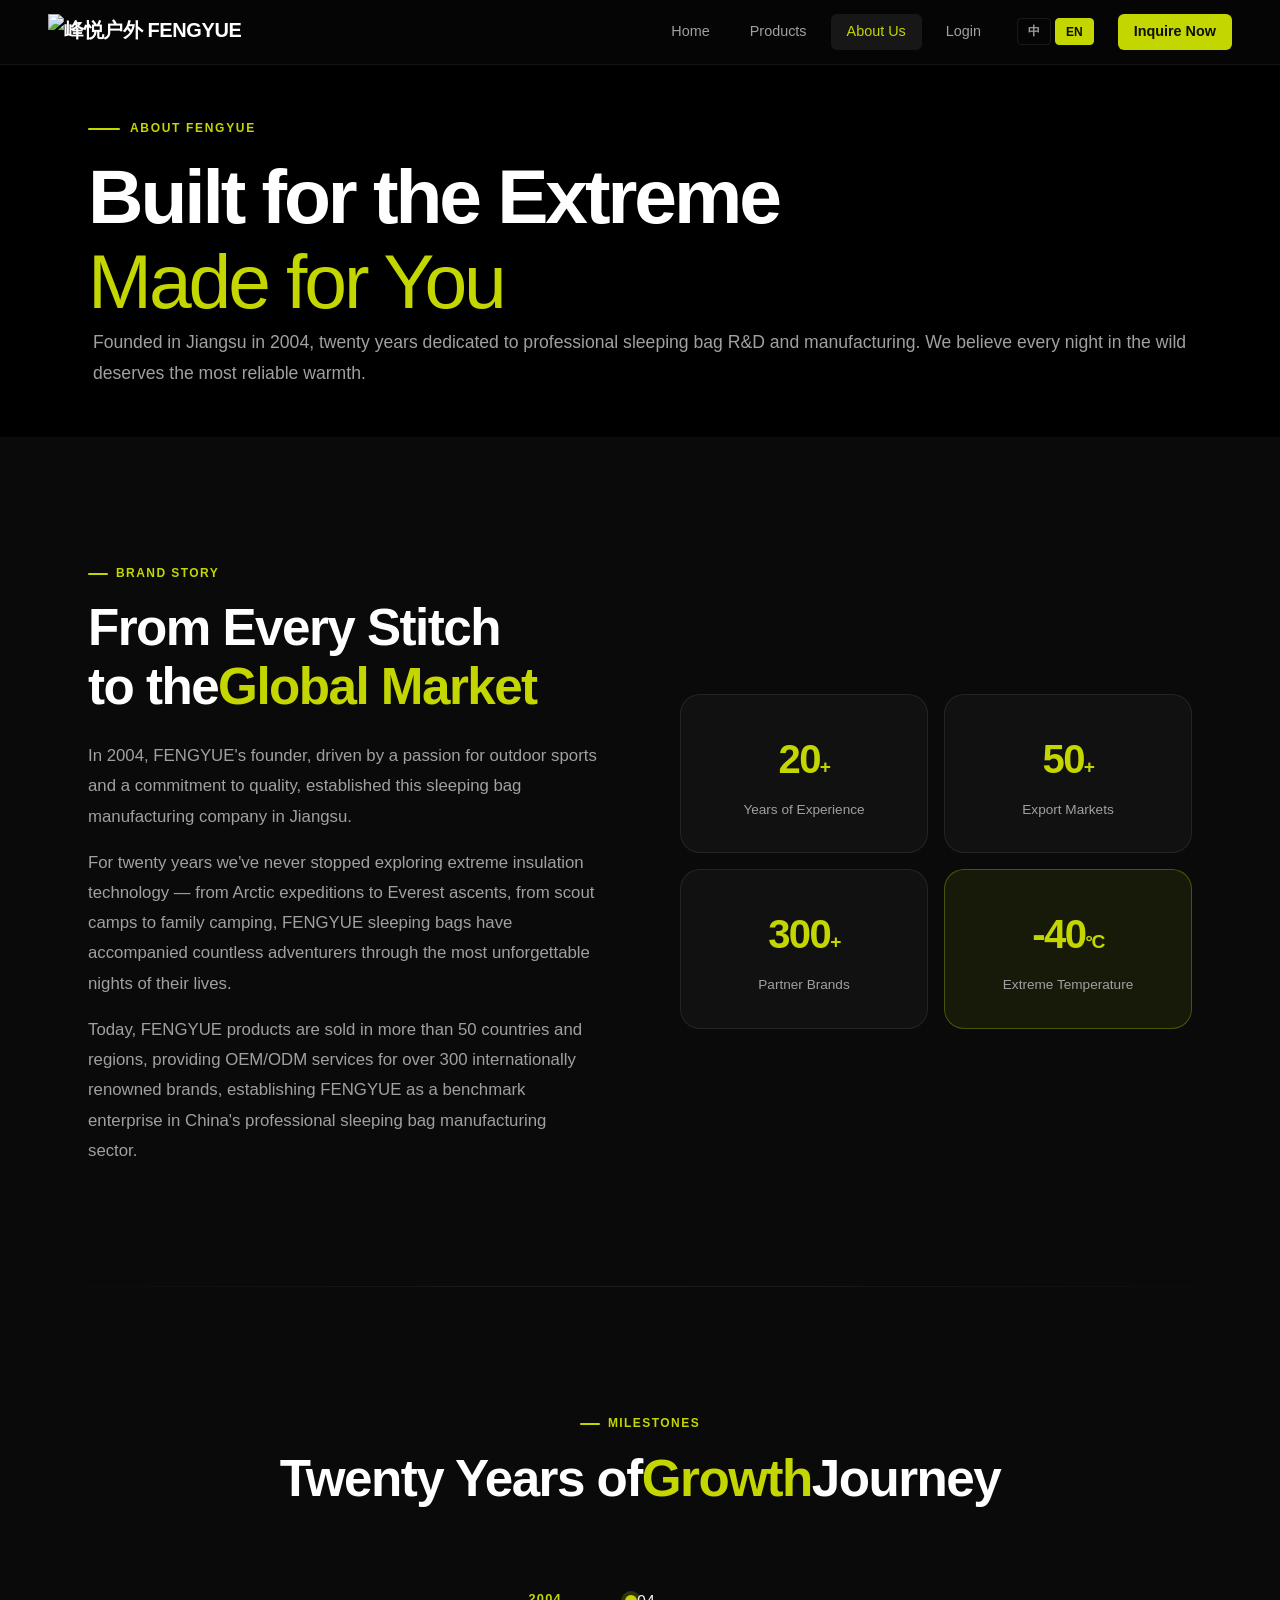
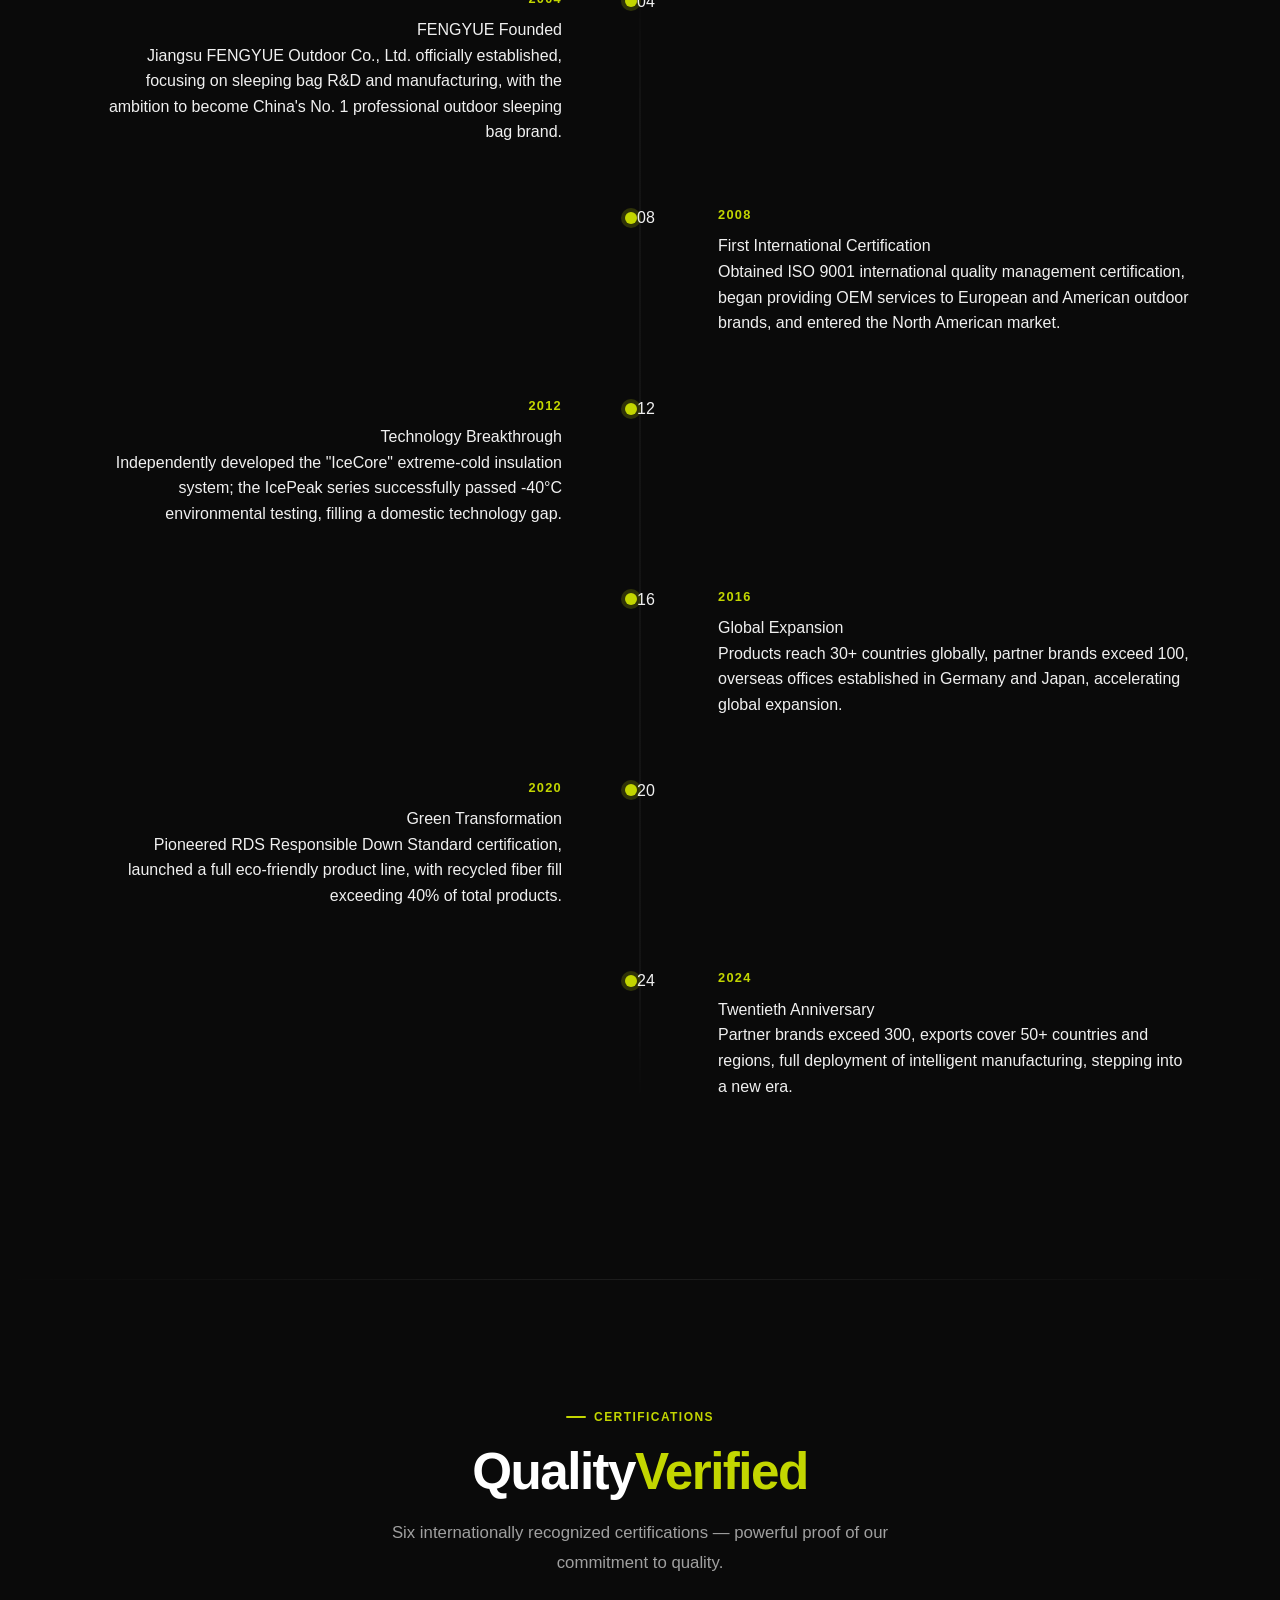
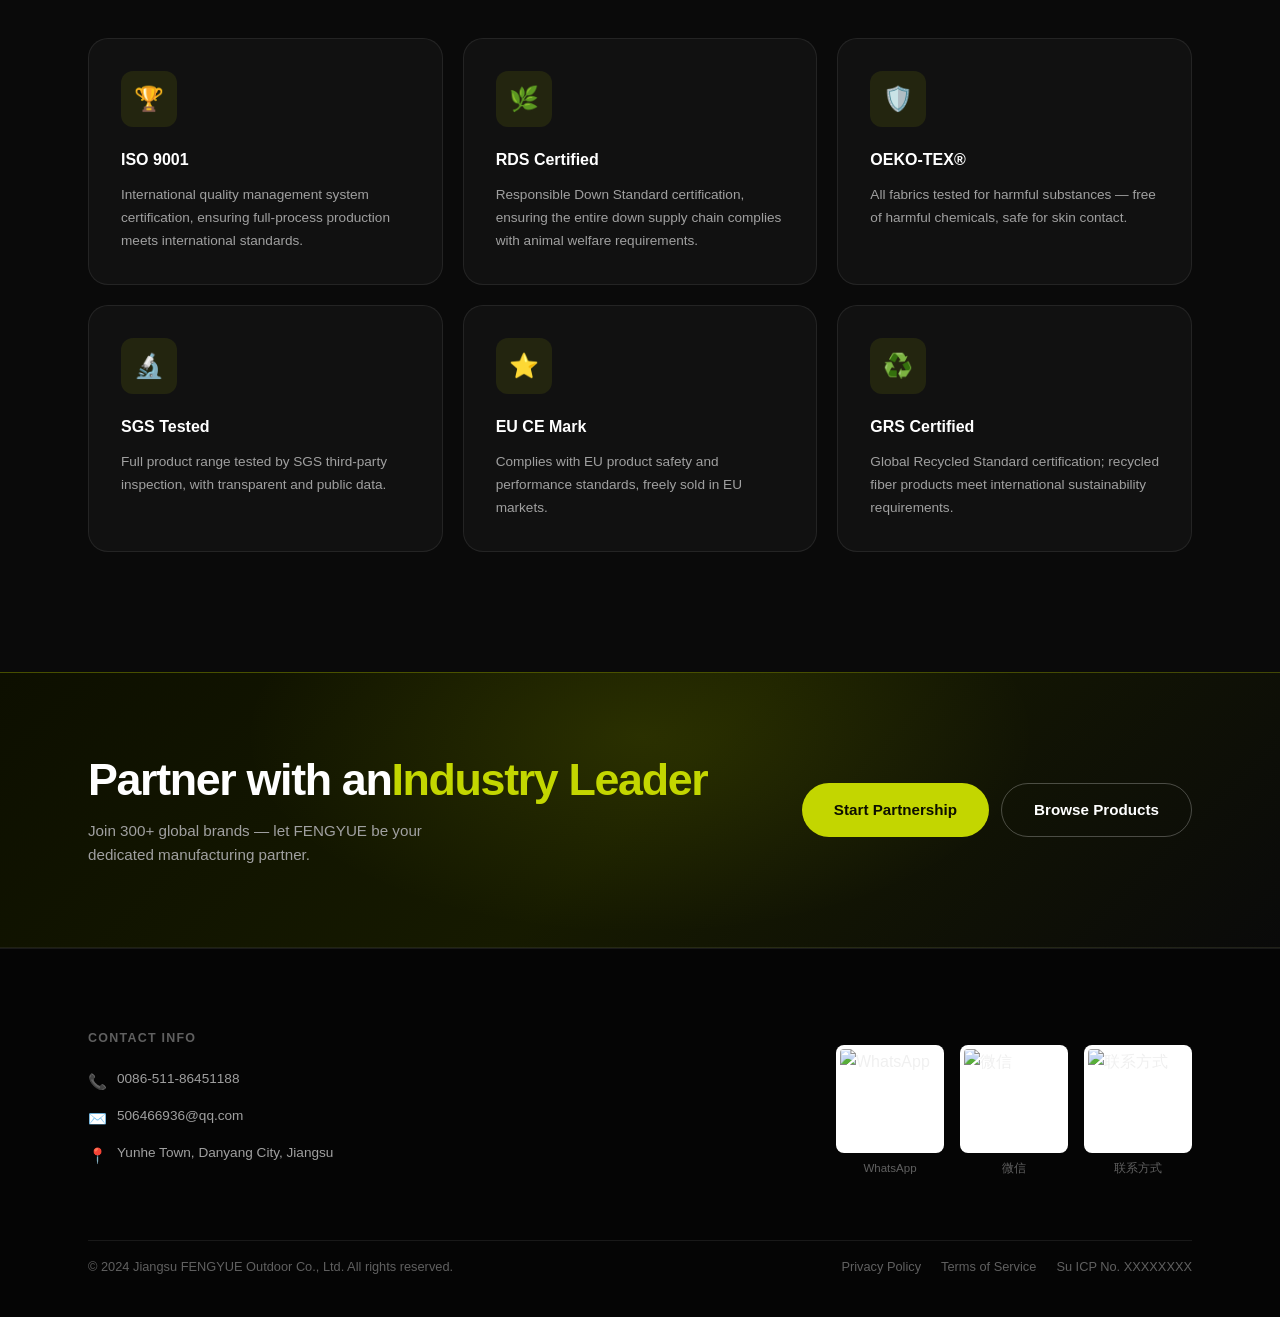
==== commit efdd1f67: "fix: 导航栏联系我们改为会员登录" ====
--- a/about.html
+++ b/about.html
@@ -17,7 +17,7 @@
       <a href="index.html" data-i18n="nav_home">首页</a>
       <a href="products.html" data-i18n="nav_products">产品中心</a>
       <a href="about.html" class="active" data-i18n="nav_about">关于我们</a>
-      <a href="contact.html" data-i18n="nav_contact">联系我们</a>
+      <a href="contact.html" data-i18n="nav_contact">会员登录</a>
       <div class="lang-switcher">
         <button class="lang-btn active" data-lang="zh" onclick="switchLang('zh')">中</button>
         <button class="lang-btn" data-lang="en" onclick="switchLang('en')">EN</button>
--- a/style.css
+++ b/style.css
@@ -61,7 +61,7 @@
   transition: background var(--transition), box-shadow var(--transition), backdrop-filter var(--transition);
 }
 .nav.scrolled {
-  background: rgba(10,10,10,.85);
+  background: rgba(10,10,10,.5);
   backdrop-filter: blur(20px) saturate(180%);
   -webkit-backdrop-filter: blur(20px) saturate(180%);
   box-shadow: 0 1px 0 var(--border);
@@ -351,10 +351,14 @@
   background: #000;
 }
 
-/* 轮播 */
-.hero-slides {
+/* 轮播 → 视频背景 */
+.hero-video {
   position: absolute;
-  top:0; left:0; right:0; bottom:0;
+  top: 50%; left: 50%;
+  transform: translate(-50%, -50%);
+  min-width: 100%; min-height: 100%;
+  width: auto; height: auto;
+  object-fit: cover;
   z-index: 0;
 }
 .hero-slide {
@@ -944,65 +948,24 @@
    关于页 · 英雄区
    ============================================================ */
 .page-hero {
-  min-height: 55vh;
+  min-height: 28vh;
   display: flex;
   align-items: flex-end;
-  padding-bottom: 80px;
+  padding-bottom: 48px;
   position: relative;
   overflow: hidden;
   background: #000;
 }
 
-/* ── 产品页背景图切换核心样式 ──
-
-   方案：双层叠加
-   - ::before = 始终可见，承载当前背景图（包含渐变遮罩）
-   - ::after  = 淡入层，切换时 opacity 从 0→1（0.8s 缓动）
-   
-   切换流程（由 JS 控制）：
-   1. 添加 hero-fading-out 类 → 旧 ::before 渐隐
-   2. 650ms 后移除旧类、添加新类 → 新 ::before 渐显
-*/
-
-.page-hero::before {
-  content: '';
+/* ── 产品页固定背景 ── */
+.page-hero-fixed {
+  background: url('series-imgs/羽绒_bg.jpg') center center / cover no-repeat;
+}
+
+/* ── 渐变遮罩层 ── */
+.page-hero-overlay {
   position: absolute;
-  top:0; left:0; right:0; bottom:0;
-  z-index: 0;
-  background: #000;
-  transition: opacity .6s ease;
-}
-
-/* ── 默认状态：无背景图，只有网格纹理 ── */
-.page-hero:not(.has-bg):not([class*="hero-bg-"])::before {
-  background-image:
-    linear-gradient(rgba(195,214,0,.03) 1px, transparent 1px),
-    linear-gradient(90deg, rgba(195,214,0,.03) 1px, transparent 1px),
-    radial-gradient(circle at 80% 80%, rgba(195,214,0,.06) 0%, transparent 50%);
-  background-size: 50px 50px, 50px 50px, 100% 100%;
-}
-
-/* ── 全部产品背景 ── */
-.page-hero.has-bg::before {
-  background: url('slides/slide-hero-all.jpg') center center / cover no-repeat;
-}
-
-/* ── 各系列背景 ── */
-.page-hero.hero-bg-envelope::before   { background: url('series-imgs/信封.png') center center / cover no-repeat; }
-.page-hero.hero-bg-hood::before       { background: url('series-imgs/戴帽.png') center center / cover no-repeat; }
-.page-hero.hero-bg-mummy::before      { background: url('series-imgs/妈咪.png') center center / cover no-repeat; }
-.page-hero.hero-bg-lightweight::before { background: url('series-imgs/轻盈.png') center center / cover no-repeat; }
-.page-hero.hero-bg-military::before   { background: url('series-imgs/行军.png') center center / cover no-repeat; }
-.page-hero.hero-bg-twoperson::before  { background: url('series-imgs/双人.png') center center / cover no-repeat; }
-.page-hero.hero-bg-down::before       { background: url('series-imgs/羽绒.png') center center / cover no-repeat; }
-.page-hero.hero-bg-kids::before       { background: url('series-imgs/儿童.png') center center / cover no-repeat; }
-.page-hero.hero-bg-special::before    { background: url('series-imgs/特殊.png') center center / cover no-repeat; }
-
-/* ── 渐变遮罩层（::after）始终在最上层 ── */
-.page-hero::after {
-  content: '';
-  position: absolute;
-  top:0; left:0; right:0; bottom:0;
+  top: 0; left: 0; right: 0; bottom: 0;
   z-index: 1;
   background: linear-gradient(to bottom,
     rgba(0,0,0,.35) 0%,
@@ -1012,16 +975,11 @@
   pointer-events: none;
 }
 
-/* ── 切换时旧图渐隐 ── */
-.page-hero.hero-fading-out::before {
-  opacity: 0;
-}
-
 /* ── 内容层 ── */
 .page-hero-content {
   position: relative;
   z-index: 2;
-  padding-top: calc(var(--nav-h) + 60px);
+  padding-top: calc(var(--nav-h) + 55px);
 }
 .page-hero-eyebrow {
   font-size: .75rem;
@@ -1059,6 +1017,8 @@
   color: var(--text2);
   max-width: 100%;
   line-height: 1.75;
+  margin-top: -20px;
+  margin-left: 5px;
 }
 
 /* ============================================================
@@ -1195,7 +1155,7 @@
   margin-bottom: 48px;
 }
 .filter-btn {
-  padding: 8px 20px;
+  padding: 8px 8px;
   border: 1px solid var(--border);
   background: transparent;
   color: var(--text2);
@@ -1204,6 +1164,8 @@
   border-radius: 999px;
   cursor: pointer;
   transition: all var(--transition);
+  width: 100px;
+  text-align: center;
 }
 .filter-btn:hover {
   border-color: var(--primary);
@@ -1217,7 +1179,7 @@
 
 .products-grid {
   display: grid;
-  grid-template-columns: repeat(4, 1fr);
+  grid-template-columns: repeat(3, 1fr);
   gap: 24px;
 }
 
@@ -1242,11 +1204,9 @@
   transform: scale(1);
 }
 .product-img {
-  aspect-ratio: 4/3;
-  display: flex;
-  align-items: center;
-  justify-content: center;
-  font-size: 3rem;
+  aspect-ratio: 1/1;
+  width: 100%;
+  object-fit: cover;
 }
 .product-body { padding: 24px; }
 .product-series {
@@ -1263,6 +1223,11 @@
   color: var(--white);
   margin-bottom: 8px;
 }
+.product-name .spec-label {
+  font-size: .72rem;
+  font-weight: 400;
+  color: var(--text3);
+}
 .product-desc-text {
   font-size: .82rem;
   color: var(--text2);
@@ -1271,13 +1236,14 @@
 }
 .product-specs {
   display: flex;
+  flex-wrap: wrap;
   gap: 12px;
-  padding: 12px 0;
+  padding: 12px 0 0;
   border-top: 1px solid var(--border);
-  border-bottom: 1px solid var(--border);
-  margin-bottom: 16px;
+  margin-bottom: 0;
 }
 .product-spec-item {
+  width: calc(33.333% - 8px);
   font-size: .72rem;
   color: var(--text3);
   display: flex;
@@ -1285,7 +1251,7 @@
   gap: 2px;
 }
 .product-spec-item strong {
-  font-size: .9rem;
+  font-size: .88rem;
   font-weight: 700;
   color: var(--text);
 }
@@ -1313,6 +1279,24 @@
   transition: gap var(--transition);
 }
 .product-link:hover { gap: 8px; }
+
+/* ── 产品卡片底部"查看更多" ── */
+.product-card-more {
+  margin-top: 37px;
+  padding-top: 12px;
+  border-top: 1px solid var(--border);
+  text-align: center;
+}
+.product-card-more a {
+  color: var(--primary);
+  font-size: .82rem;
+  font-weight: 500;
+  display: inline-flex;
+  align-items: center;
+  gap: 4px;
+  transition: gap var(--transition);
+}
+.product-card-more a:hover { gap: 8px; }
 
 /* ── 淡入动画 ── */
 .fade-in {
@@ -1545,6 +1529,71 @@
   font-size: .9rem;
   color: var(--text2);
 }
+
+/* ── 会员登录 ── */
+.login-wrap {
+  display: flex;
+  justify-content: center;
+  margin-top: 60px;
+}
+.login-card {
+  background: var(--bg-card);
+  border: 1px solid var(--border);
+  border-radius: 16px;
+  padding: 48px 40px;
+  width: 100%;
+  max-width: 440px;
+}
+.login-header {
+  text-align: center;
+  margin-bottom: 32px;
+}
+.login-icon {
+  font-size: 2.4rem;
+  margin-bottom: 12px;
+}
+.login-header h2 {
+  font-size: 1.5rem;
+  color: var(--text1);
+  margin-bottom: 6px;
+}
+.login-header p {
+  font-size: .85rem;
+  color: var(--text2);
+}
+.login-options {
+  display: flex;
+  justify-content: space-between;
+  align-items: center;
+  margin-bottom: 24px;
+}
+.login-remember {
+  display: flex;
+  align-items: center;
+  gap: 6px;
+  font-size: .82rem;
+  color: var(--text2);
+  cursor: pointer;
+}
+.login-remember input { accent-color: var(--primary); }
+.login-forget {
+  font-size: .82rem;
+  color: var(--primary);
+  text-decoration: none;
+}
+.login-forget:hover { text-decoration: underline; }
+.login-footer {
+  text-align: center;
+  margin-top: 20px;
+  font-size: .85rem;
+  color: var(--text2);
+}
+.login-footer a {
+  color: var(--primary);
+  text-decoration: none;
+  margin-left: 4px;
+}
+.login-footer a:hover { text-decoration: underline; }
 
 /* ── FAQ ── */
 .faq-list {
@@ -1619,9 +1668,10 @@
   .stat-num { font-size: 2.5rem; }
   .oem-visual { grid-template-columns: 1fr; }
   .certs-grid { grid-template-columns: 1fr; }
+  .about-cta { padding: 48px 24px; }
   .page-hero { min-height: 45vh; padding-bottom: 60px; }
   .filter-bar { gap: 6px; }
-  .filter-btn { padding: 6px 14px; font-size: .78rem; }
+  .filter-btn { padding: 6px 4px; font-size: .78rem; width: 90px; }
   .timeline-item { grid-template-columns: 1fr; }
   .timeline-item:nth-child(odd) .timeline-content,
   .timeline-item:nth-child(even) .timeline-content {
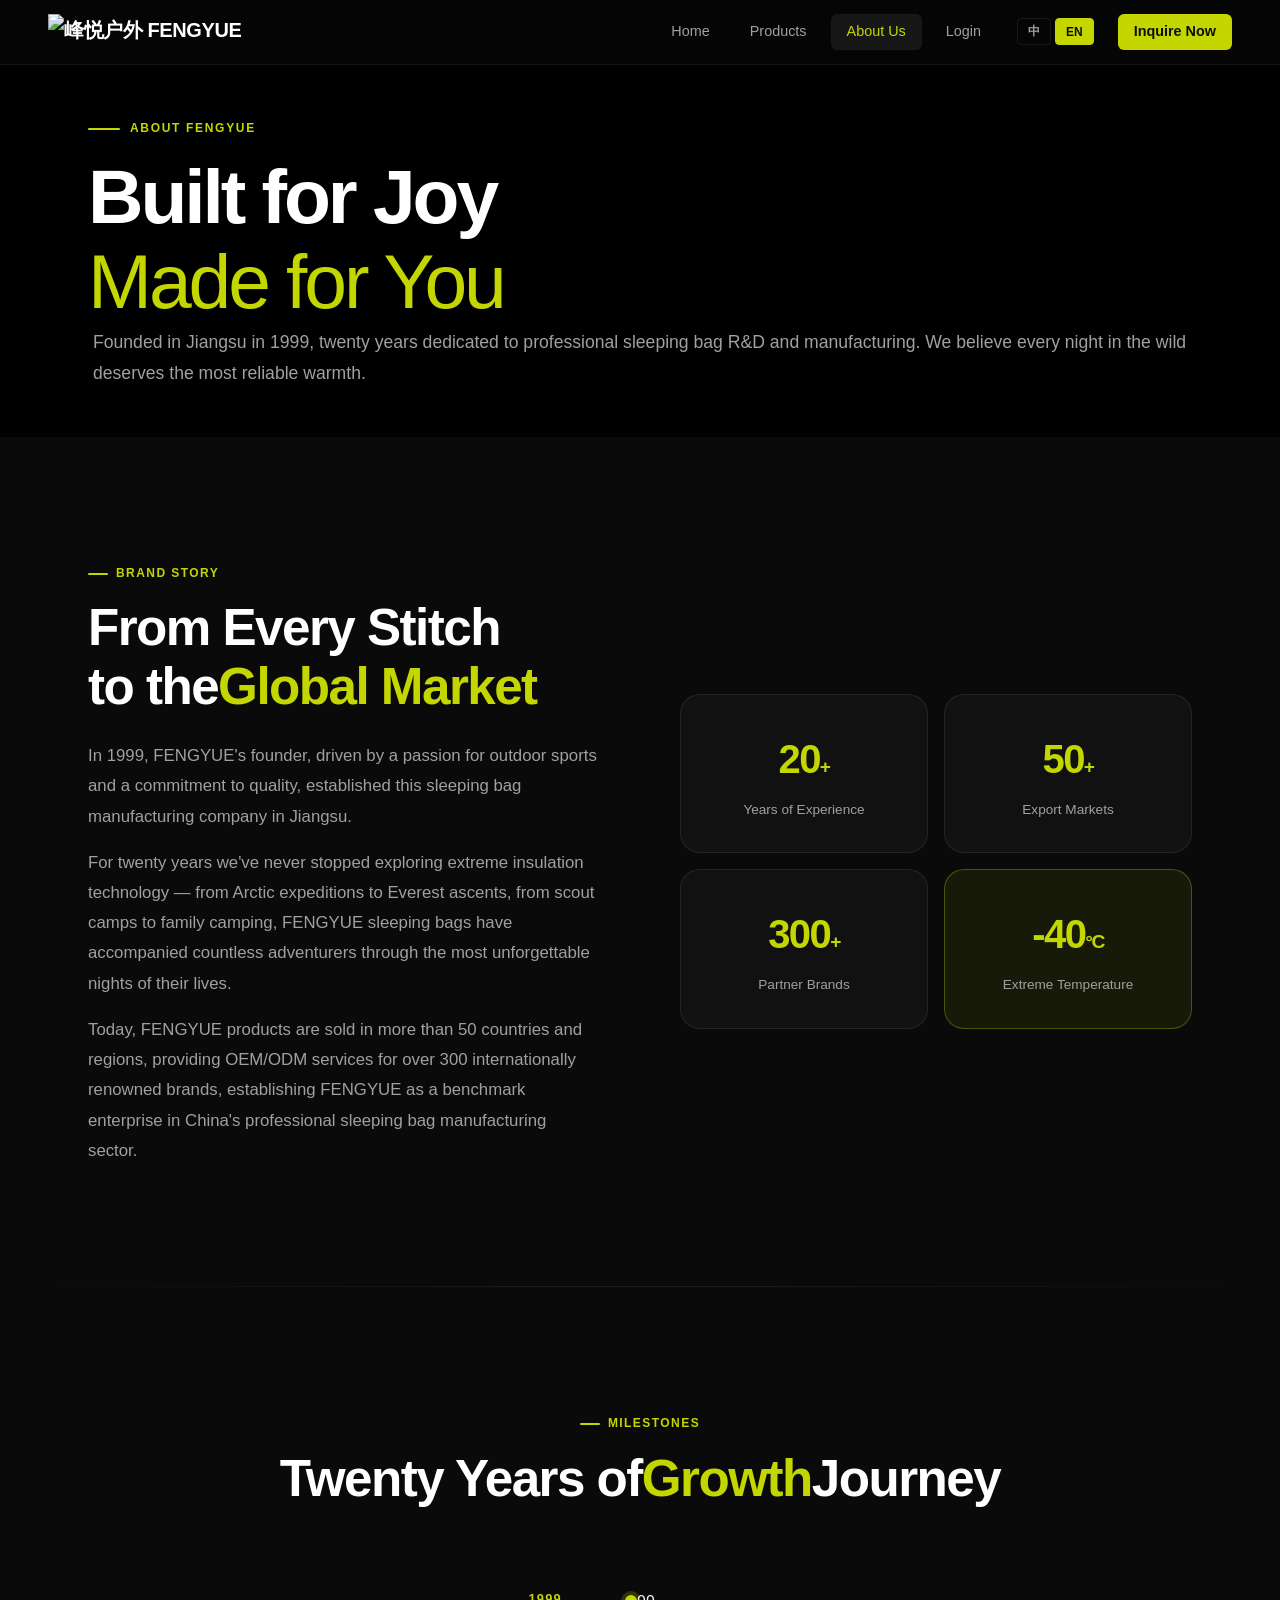
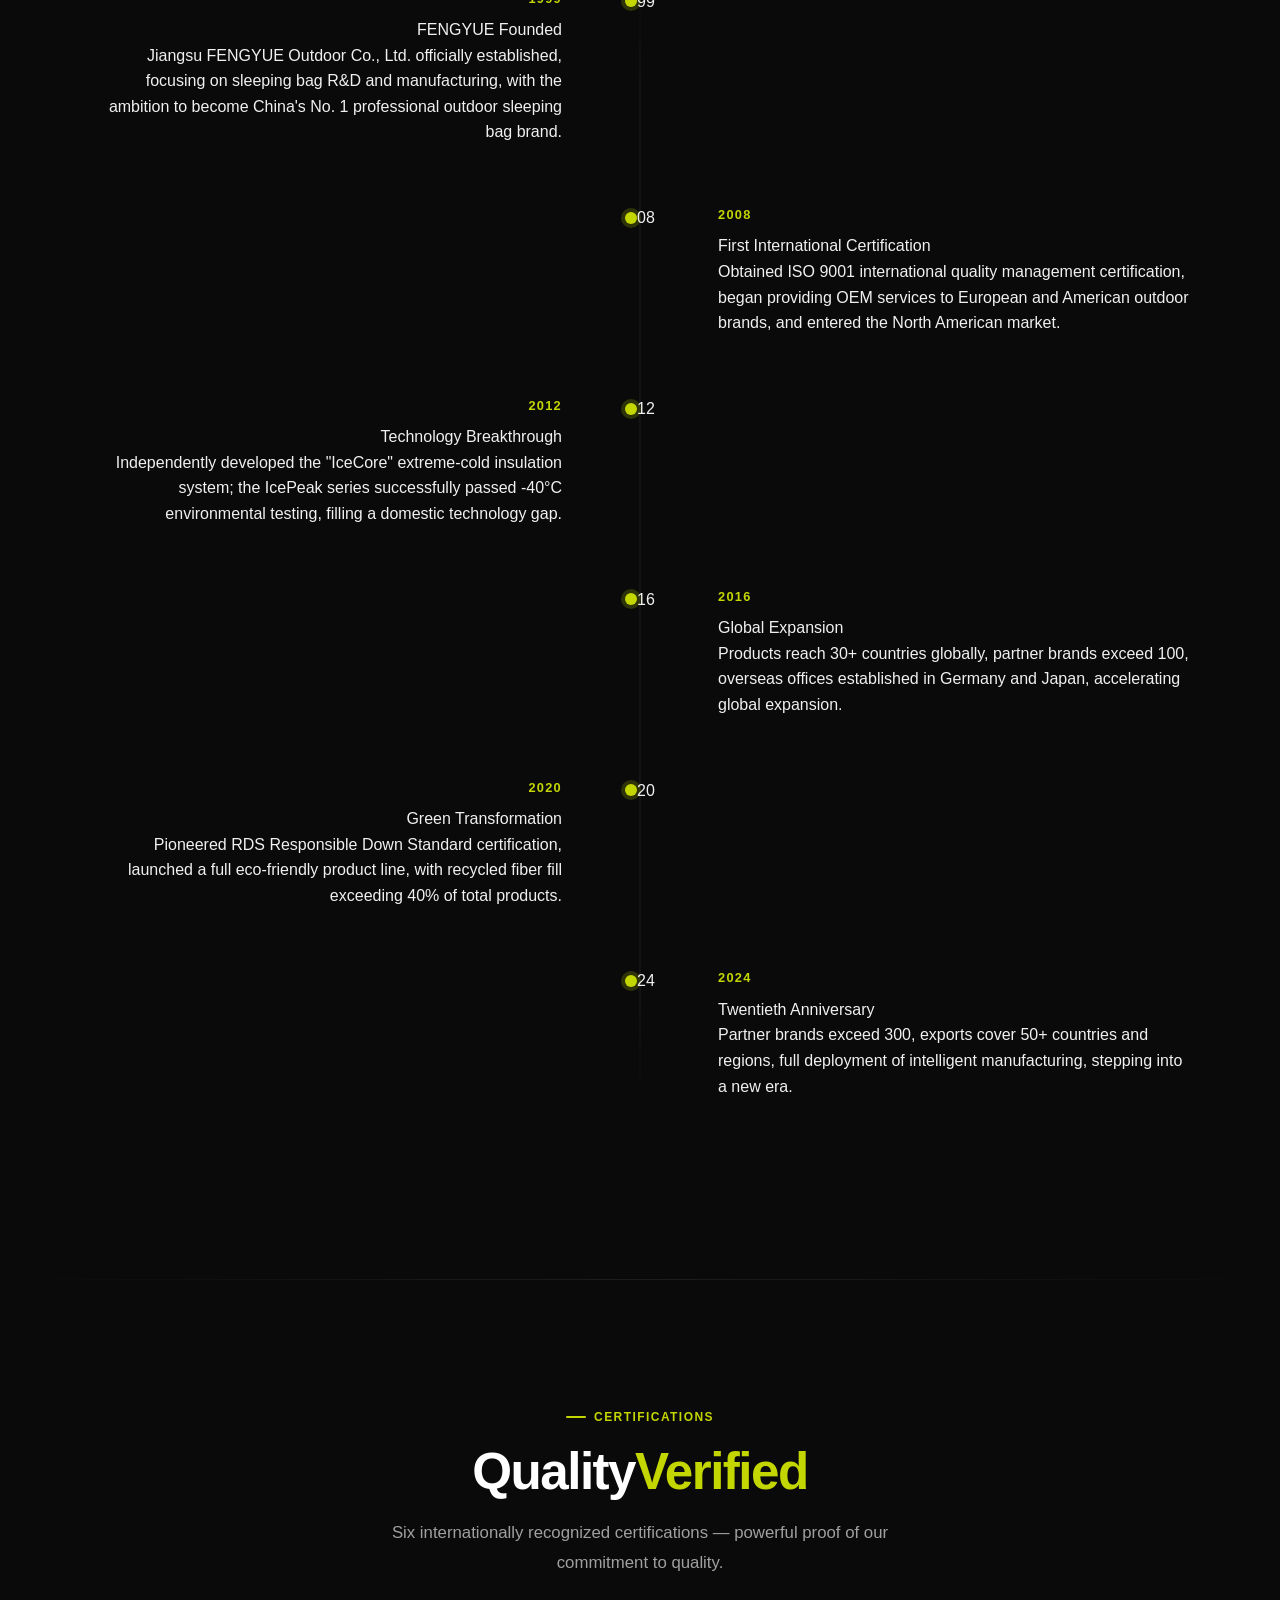
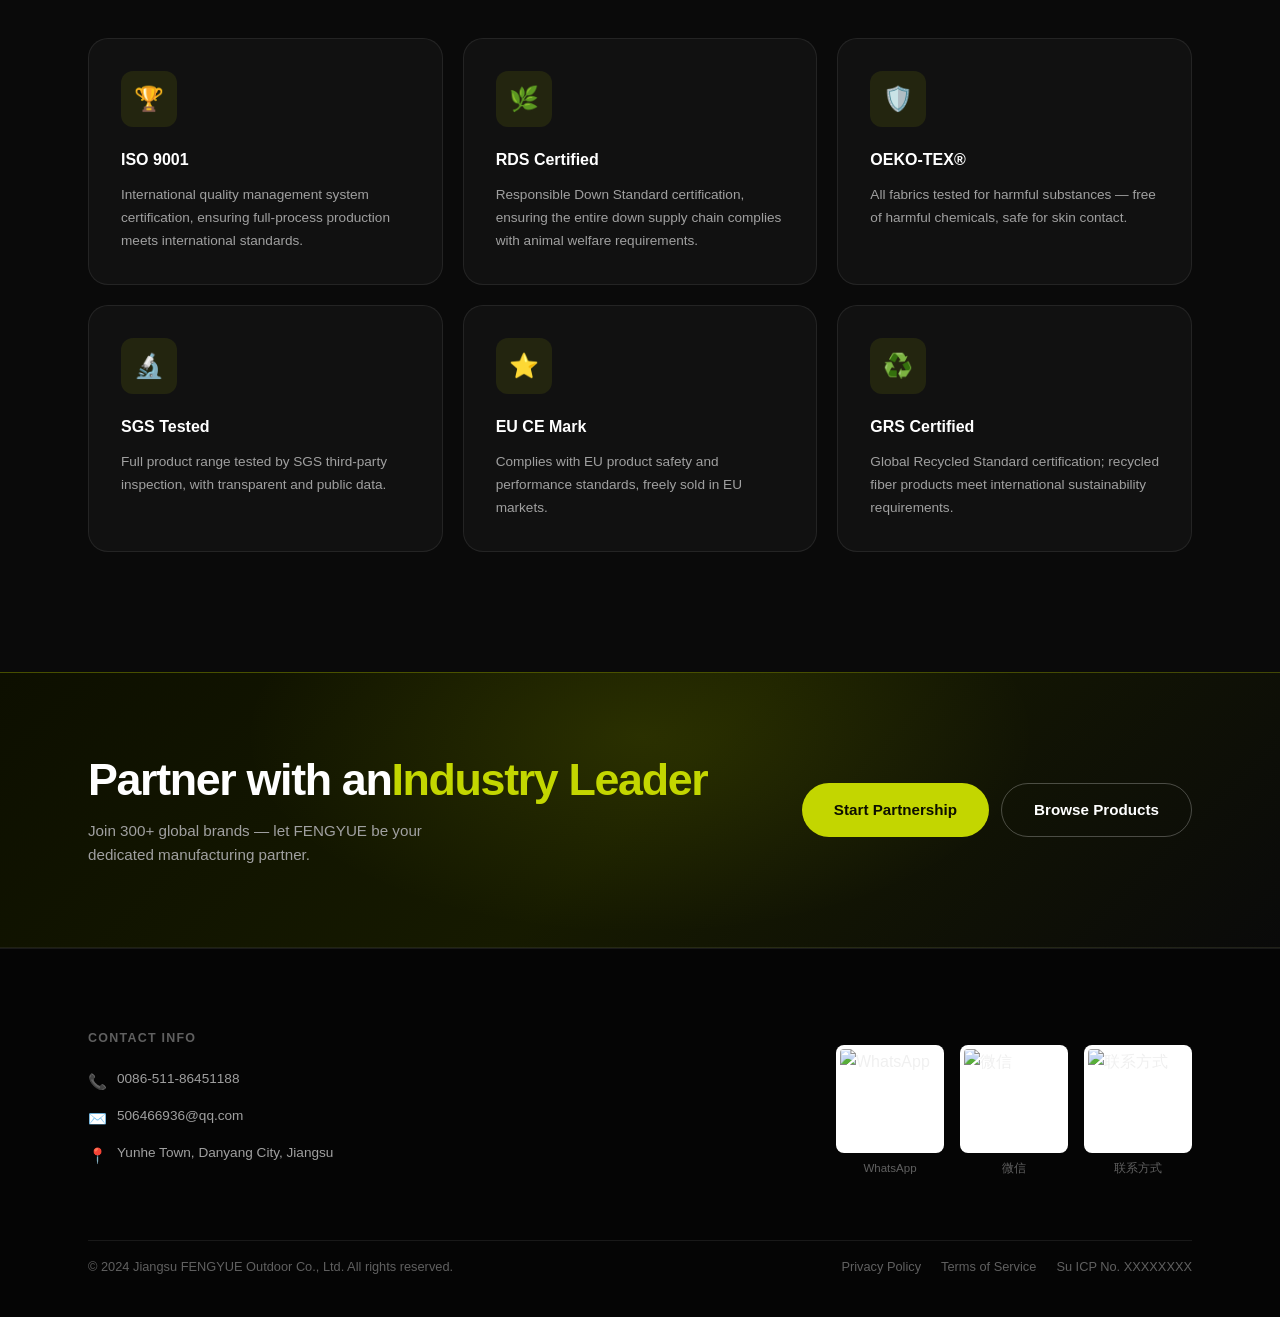
==== commit 9b54b8ad: "style: 关于我们页面-为快乐而生+1999年" ====
--- a/about.html
+++ b/about.html
@@ -44,9 +44,9 @@
     <div class="container">
       <div class="page-hero-content">
         <div class="page-hero-eyebrow" data-i18n="about_eyebrow">关于峰悦</div>
-        <h1 class="page-hero-title"><span data-i18n="about_h1_a">为极限而生</span><br><span class="hl" data-i18n="about_h1_b">为你而造</span></h1>
+        <h1 class="page-hero-title"><span data-i18n="about_h1_a">为快乐而生</span><br><span class="hl" data-i18n="about_h1_b">为你而造</span></h1>
         <p class="page-hero-desc" data-i18n="about_desc">
-          2004年创立于江苏，二十年来专注专业睡袋的研发与制造。
+          1999年创立于江苏，二十年来专注专业睡袋的研发与制造。
           我们相信，每一次野外的夜晚，都值得拥有最可靠的温暖。
         </p>
       </div>
@@ -61,7 +61,7 @@
           <div class="section-label" data-i18n="brand_label">品牌故事</div>
           <h2 class="section-title"><span data-i18n="brand_h2_a">从一针一线</span><br><span data-i18n="brand_h2_b">到</span><span class="hl" data-i18n="brand_h2_hl">全球市场</span></h2>
           <p class="section-desc" style="margin-top:24px" data-i18n="brand_p1">
-            2004年，峰悦的创始人带着对户外运动的热爱和对品质的执着，
+            1999年，峰悦的创始人带着对户外运动的热爱和对品质的执着，
             在江苏创立了这家专注睡袋制造的企业。
           </p>
           <p class="section-desc" style="margin-top:16px" data-i18n="brand_p2">
@@ -112,11 +112,11 @@
 
         <div class="timeline-item fade-in">
           <div class="timeline-content">
-            <div class="timeline-year">2004</div>
+            <div class="timeline-year">1999</div>
             <div class="timeline-heading" data-i18n="tl2004_h">峰悦成立</div>
             <div class="timeline-body" data-i18n="tl2004_b">江苏峰悦户外用品有限公司正式成立，专注睡袋研发与制造，立志打造中国专业户外睡袋第一品牌。</div>
           </div>
-          <div class="timeline-dot">04</div>
+          <div class="timeline-dot">99</div>
           <div class="timeline-space"></div>
         </div>
 
--- a/style.css
+++ b/style.css
@@ -959,7 +959,7 @@
 
 /* ── 产品页固定背景 ── */
 .page-hero-fixed {
-  background: url('series-imgs/羽绒_bg.jpg') center center / cover no-repeat;
+  background: url('hero-imgs/all-products.jpg') center center / cover no-repeat;
 }
 
 /* ── 渐变遮罩层 ── */
@@ -980,6 +980,7 @@
   position: relative;
   z-index: 2;
   padding-top: calc(var(--nav-h) + 55px);
+  text-align: left;
 }
 .page-hero-eyebrow {
   font-size: .75rem;
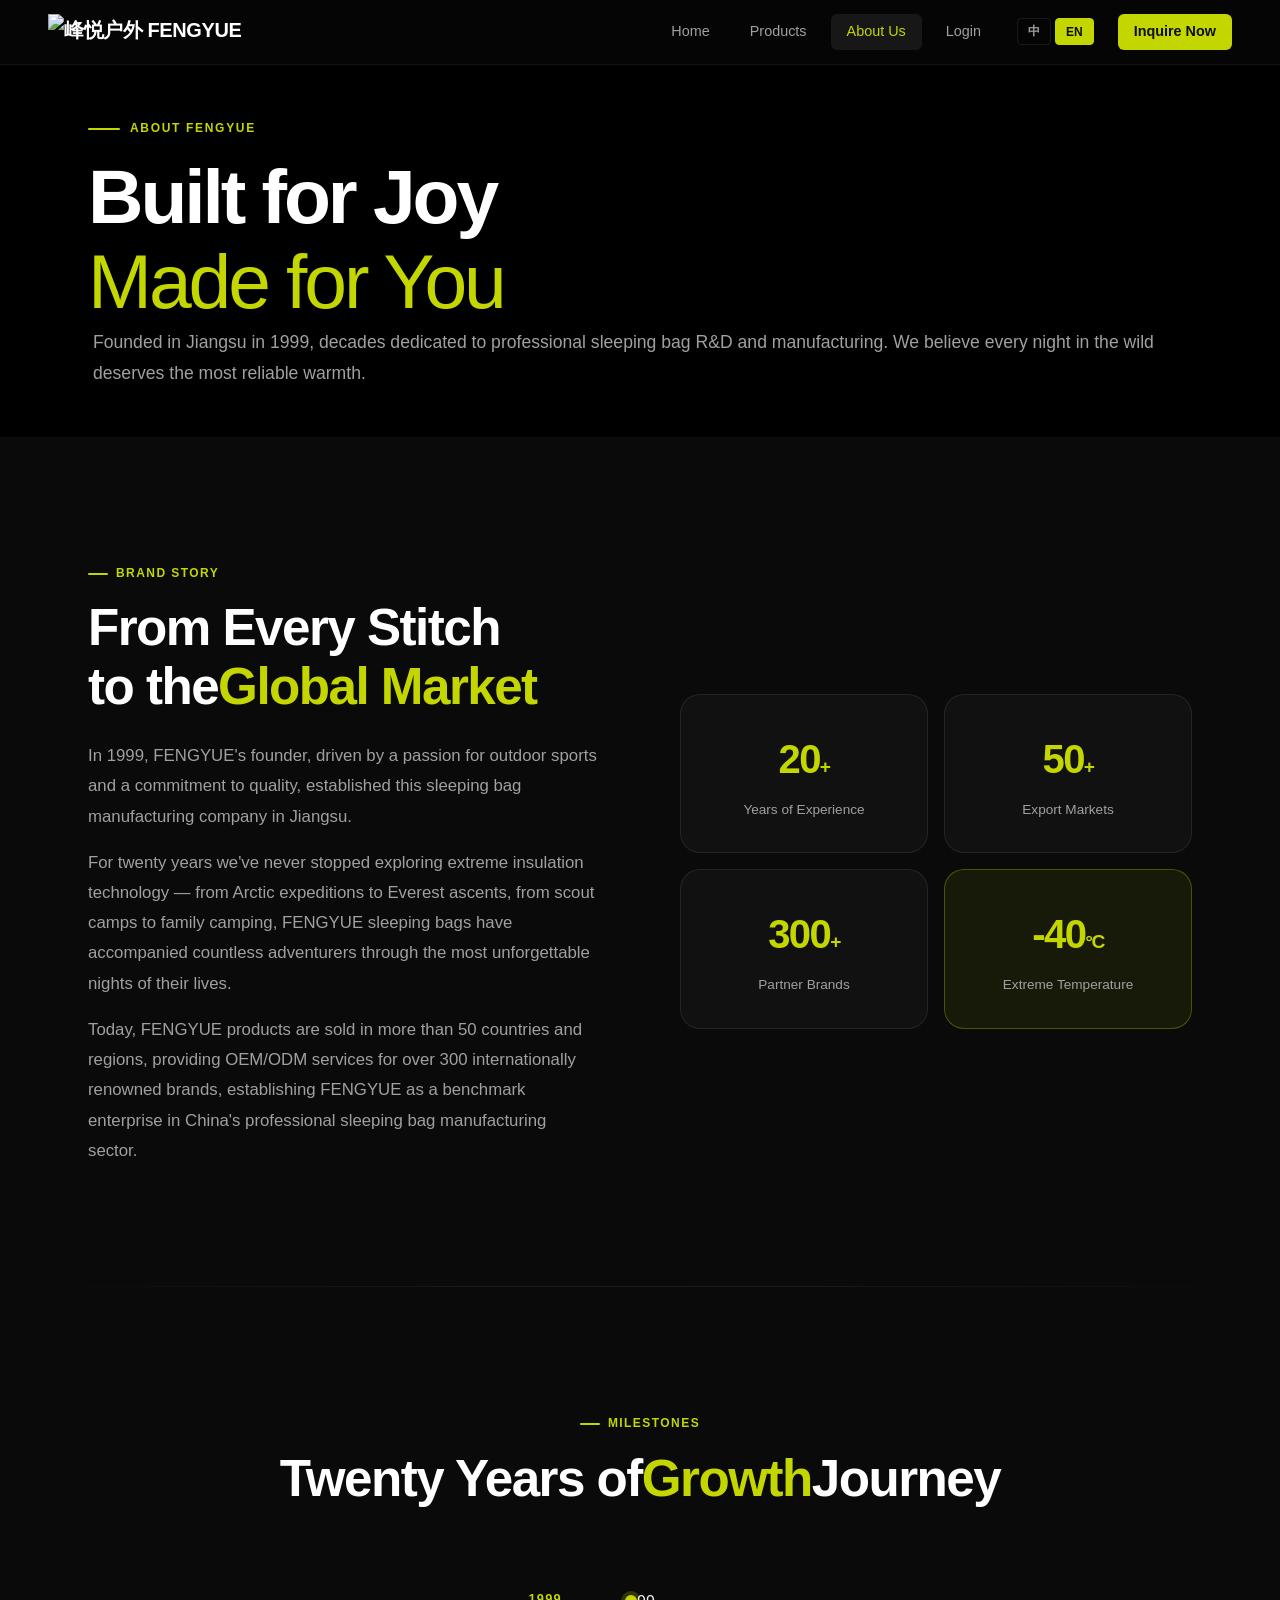
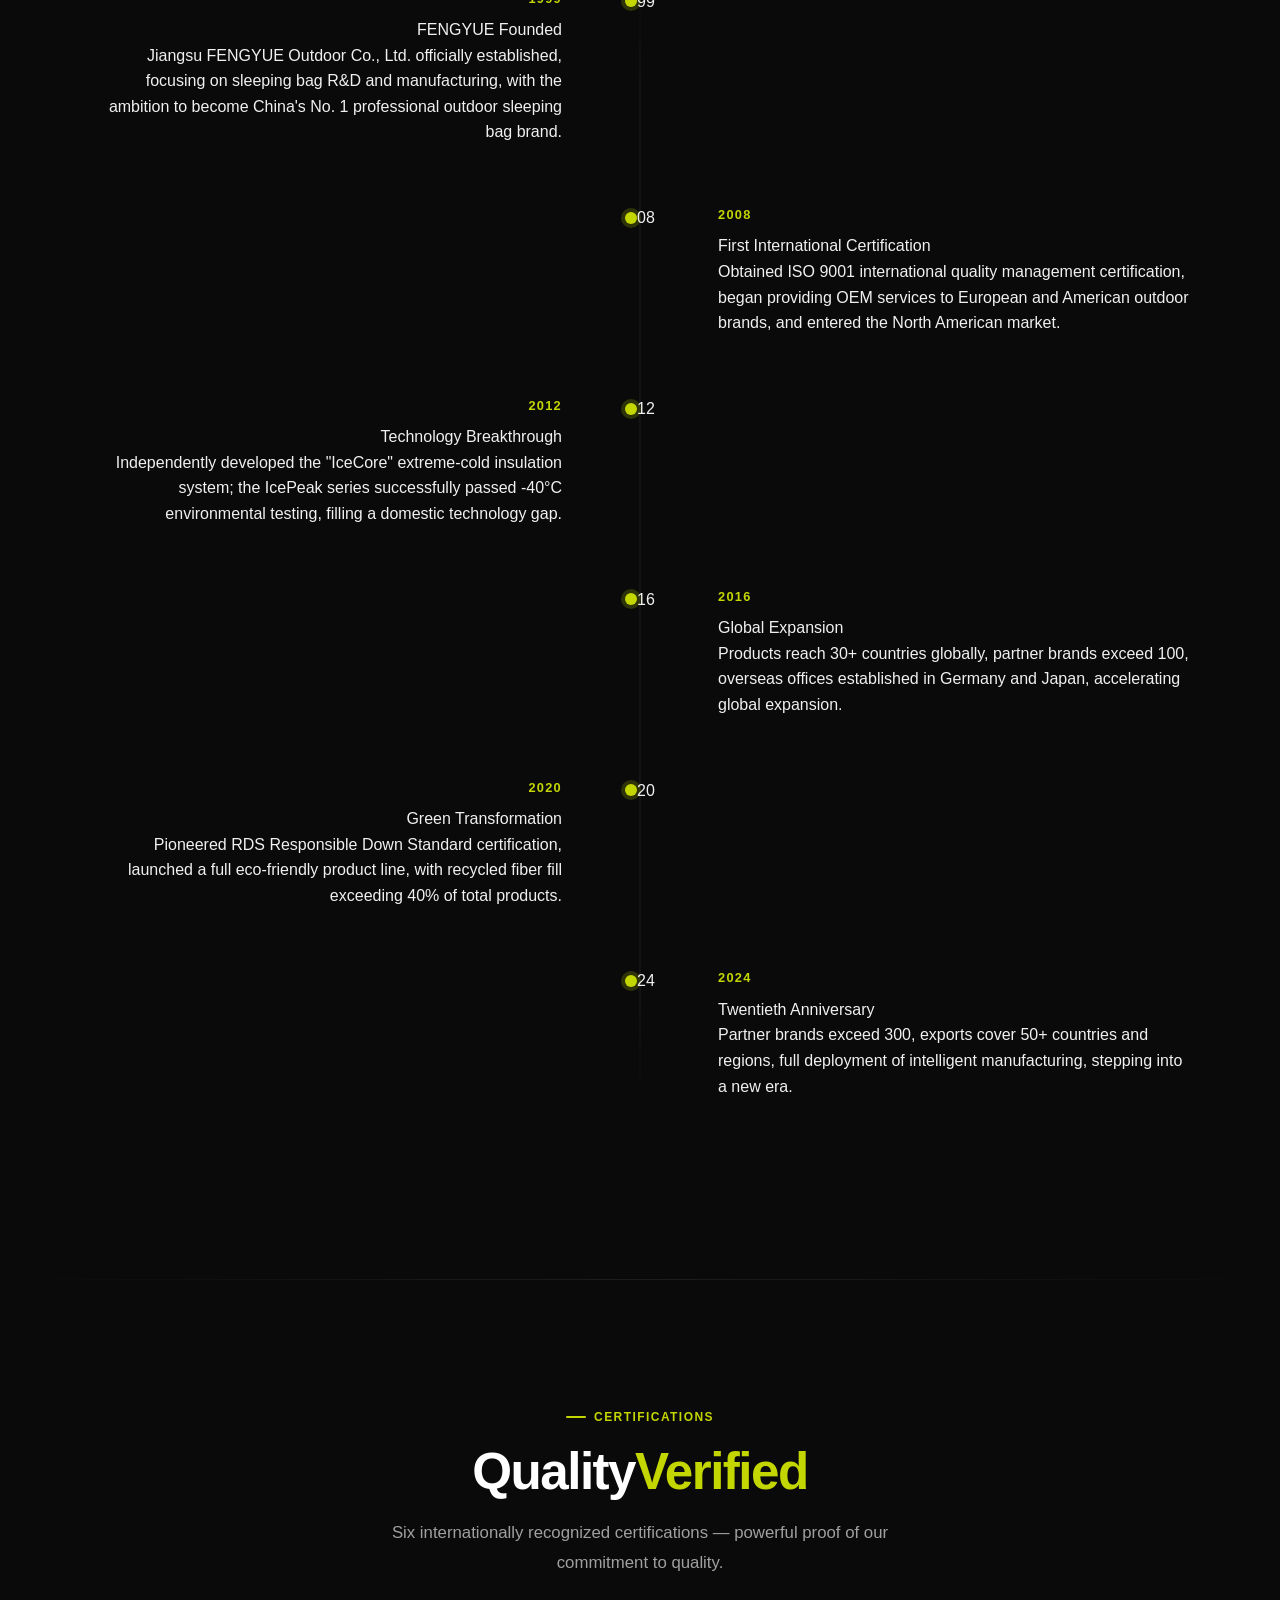
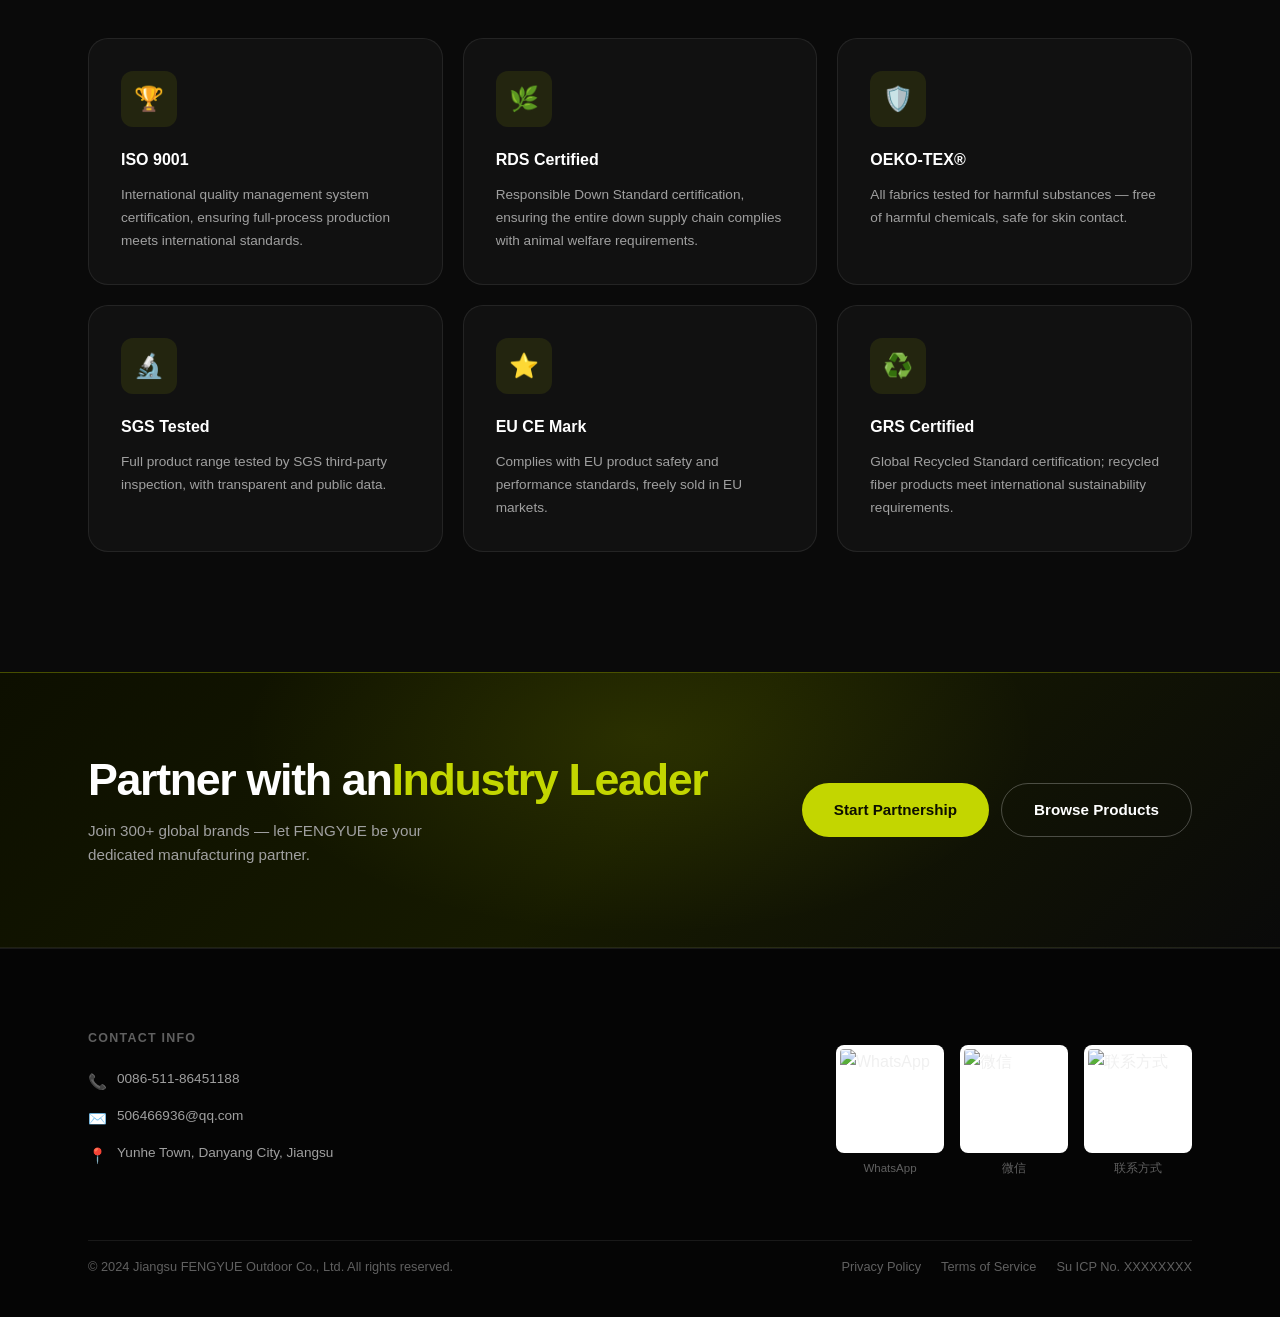
==== commit ee4a3384: "style: 二十年来→数十年来" ====
--- a/about.html
+++ b/about.html
@@ -46,7 +46,7 @@
         <div class="page-hero-eyebrow" data-i18n="about_eyebrow">关于峰悦</div>
         <h1 class="page-hero-title"><span data-i18n="about_h1_a">为快乐而生</span><br><span class="hl" data-i18n="about_h1_b">为你而造</span></h1>
         <p class="page-hero-desc" data-i18n="about_desc">
-          1999年创立于江苏，二十年来专注专业睡袋的研发与制造。
+          1999年创立于江苏，数十年来专注专业睡袋的研发与制造。
           我们相信，每一次野外的夜晚，都值得拥有最可靠的温暖。
         </p>
       </div>
